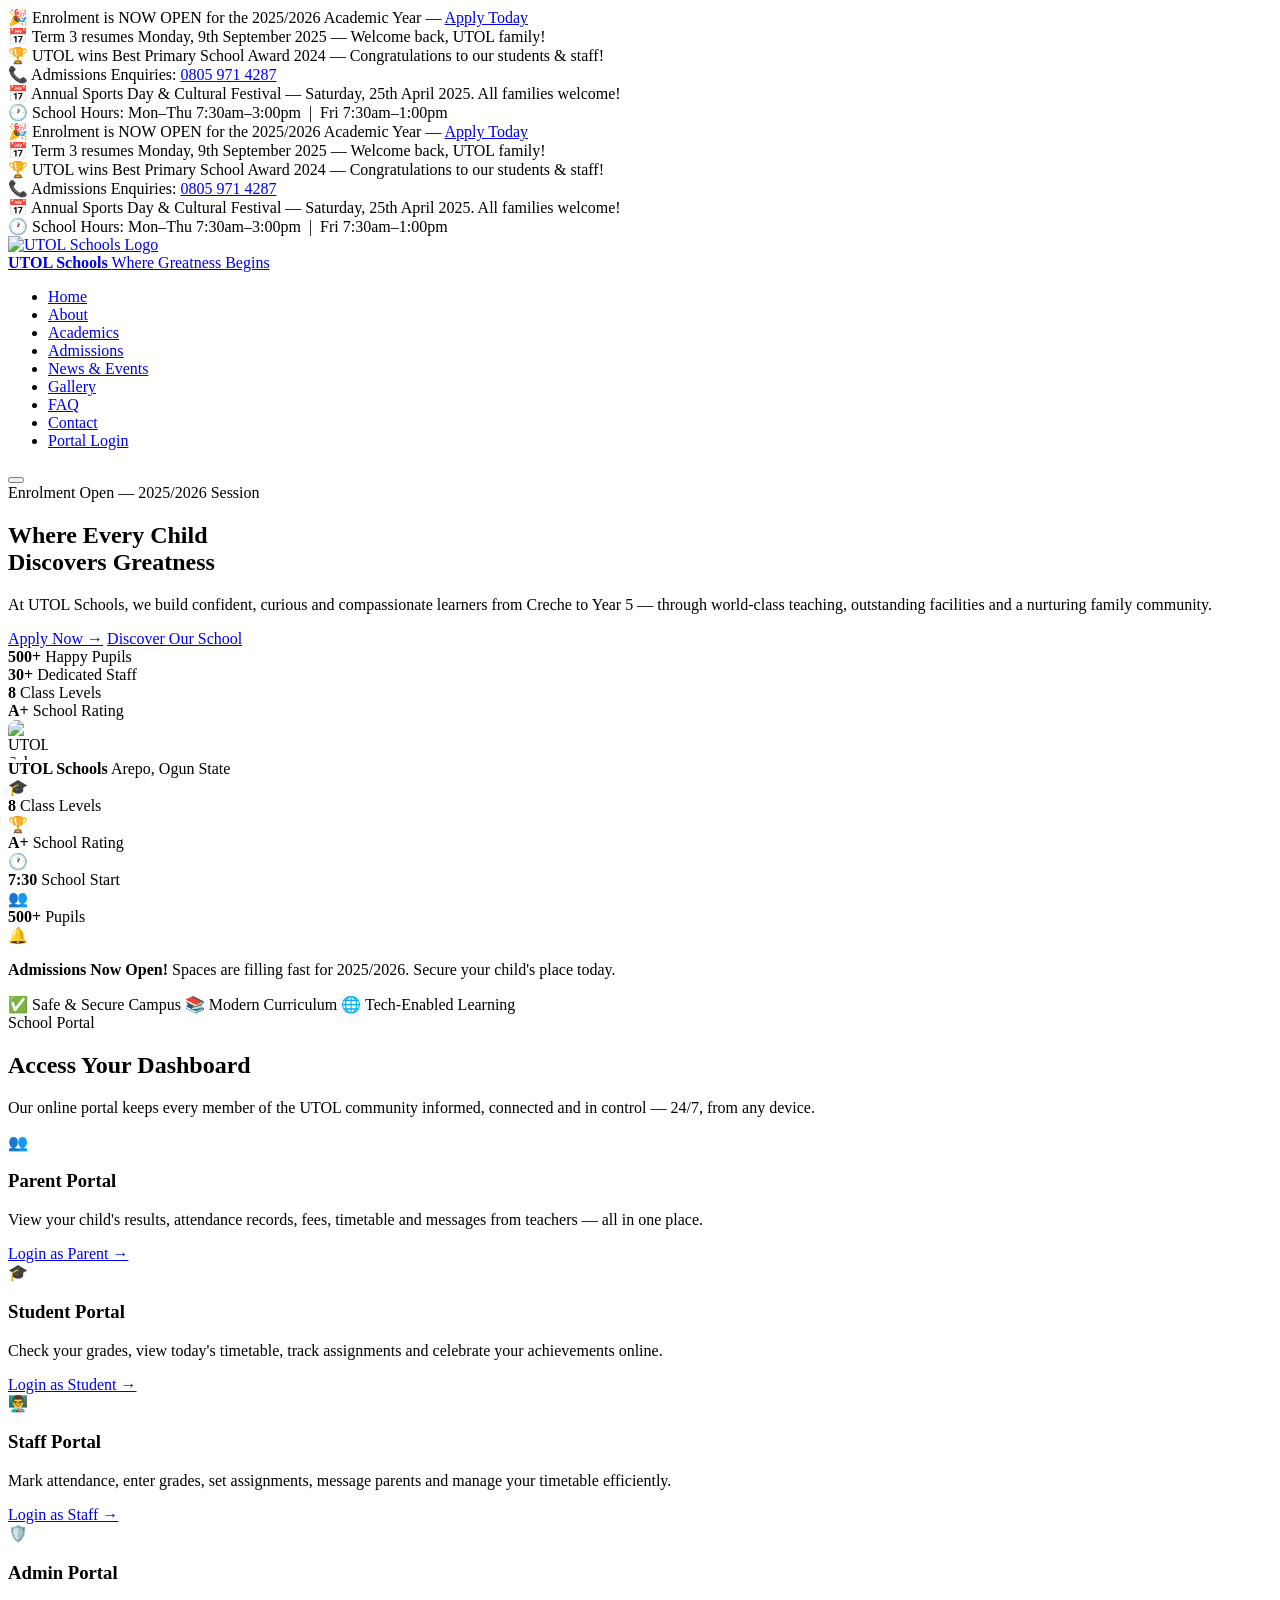
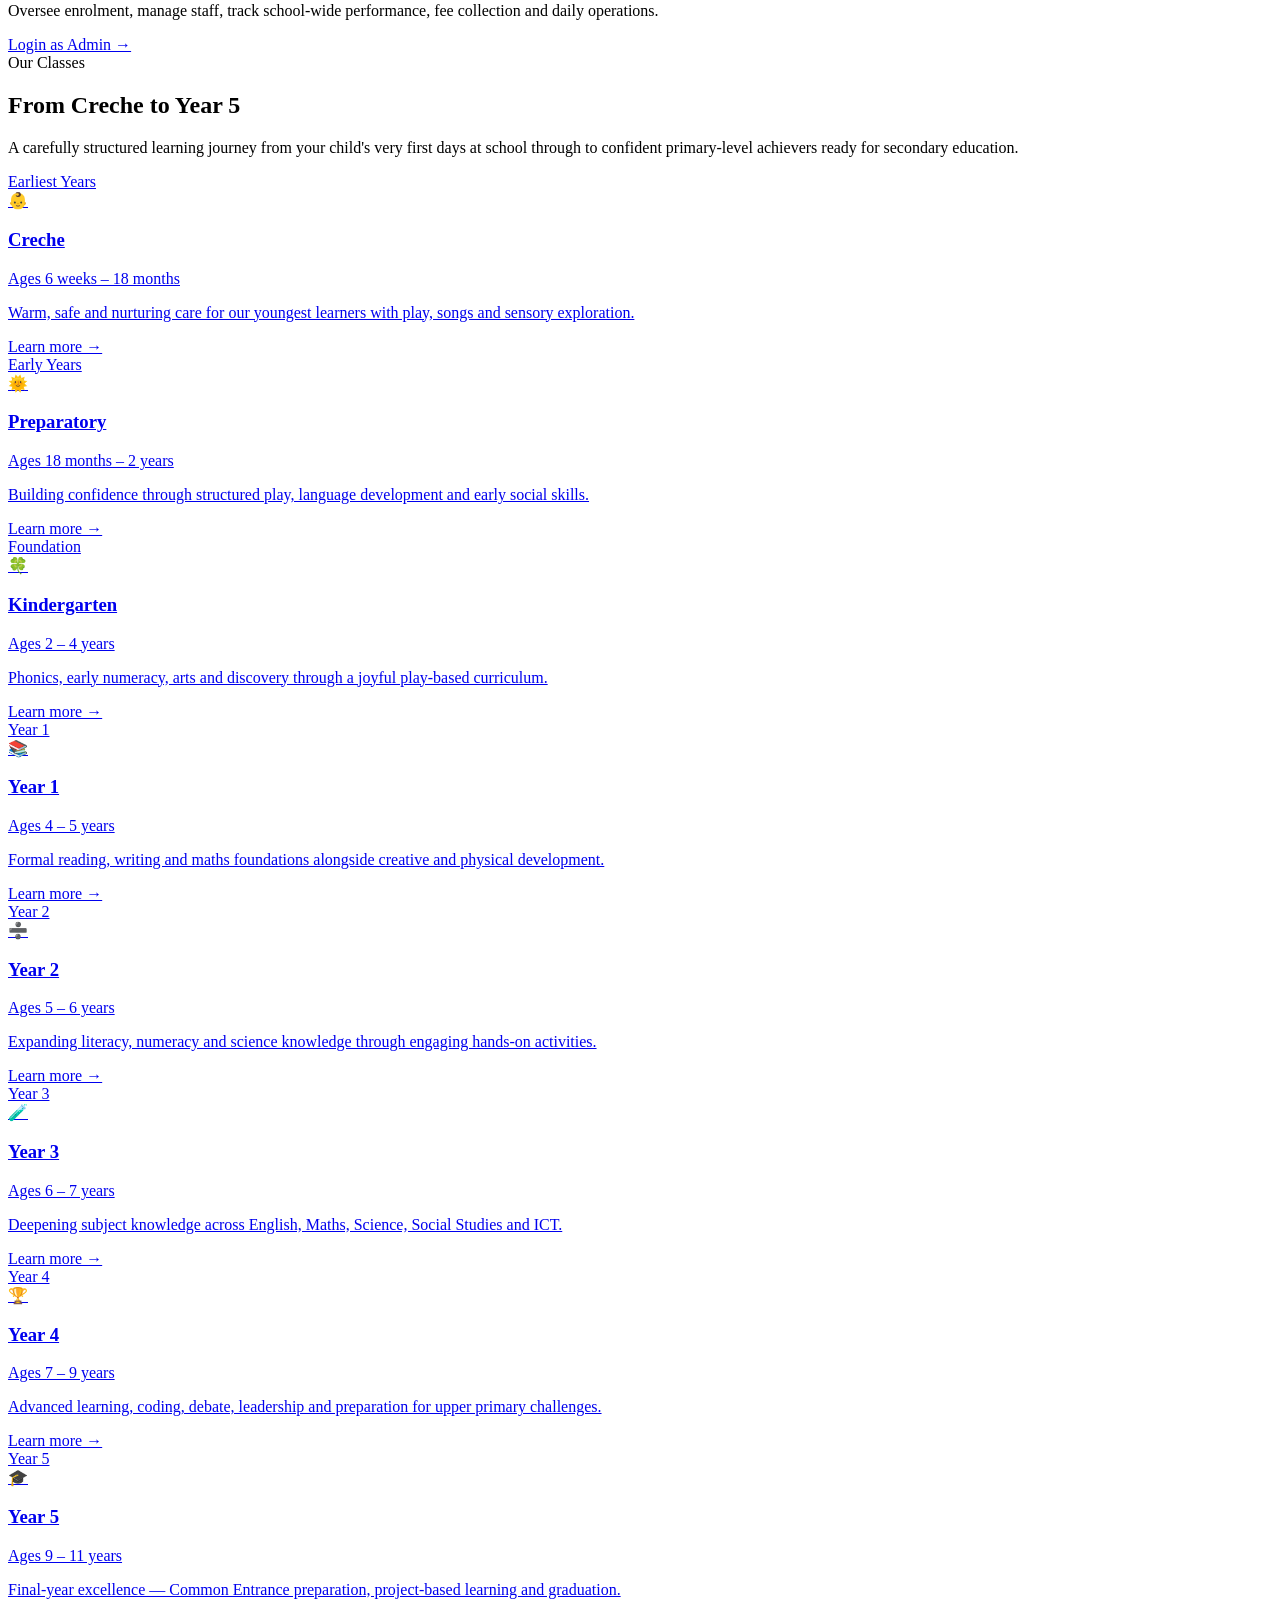
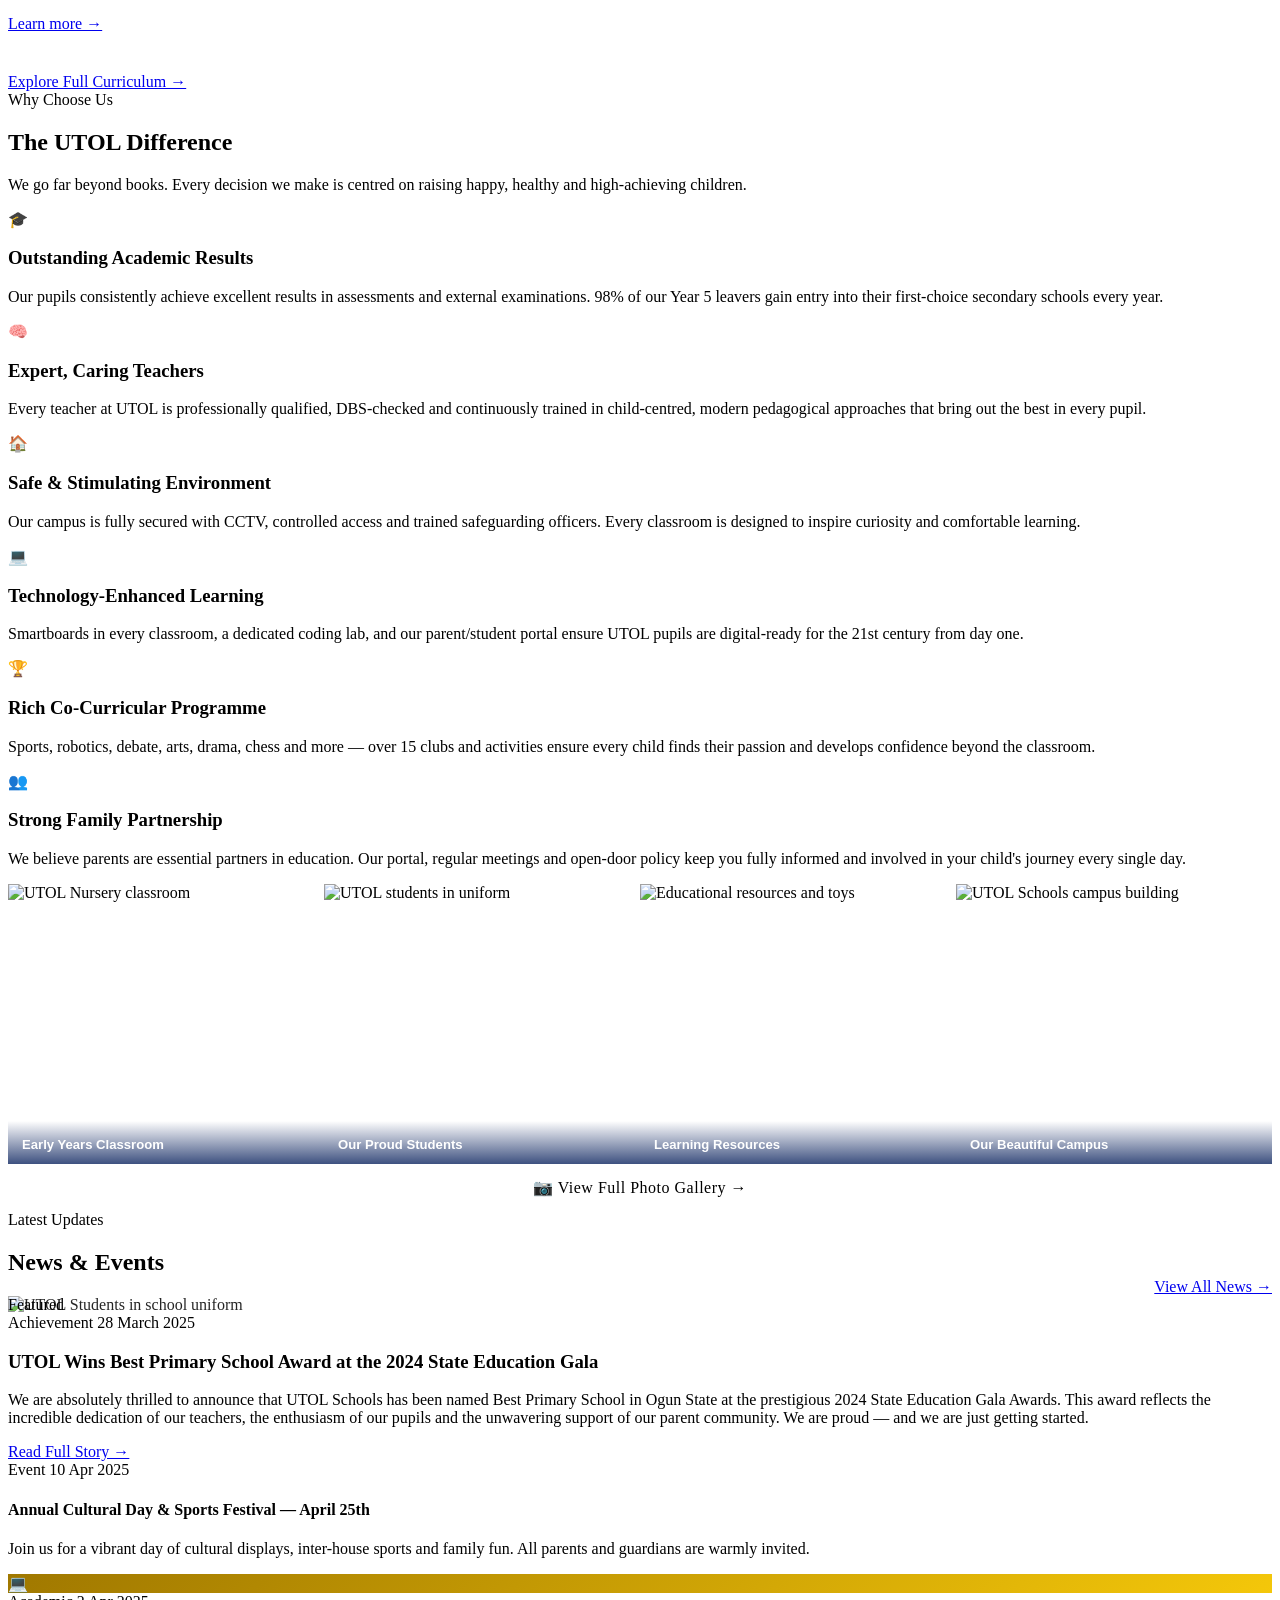
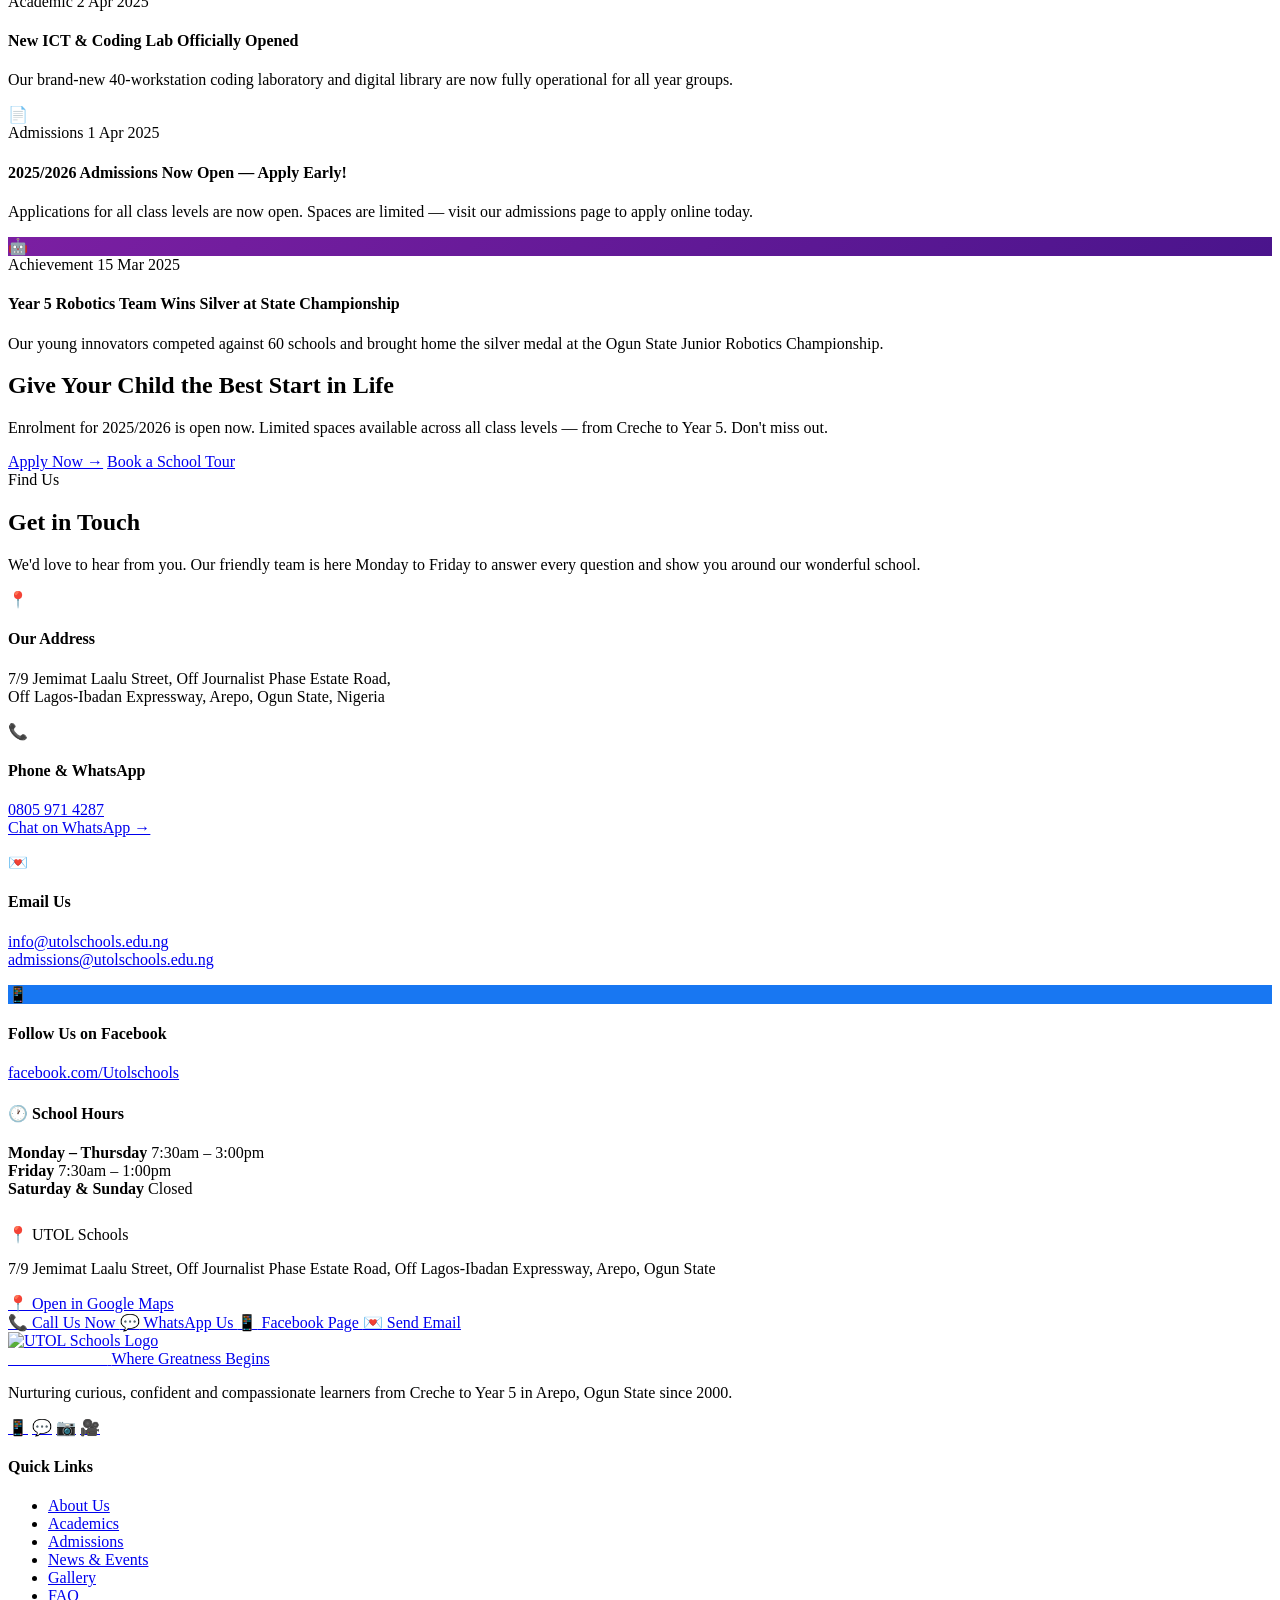
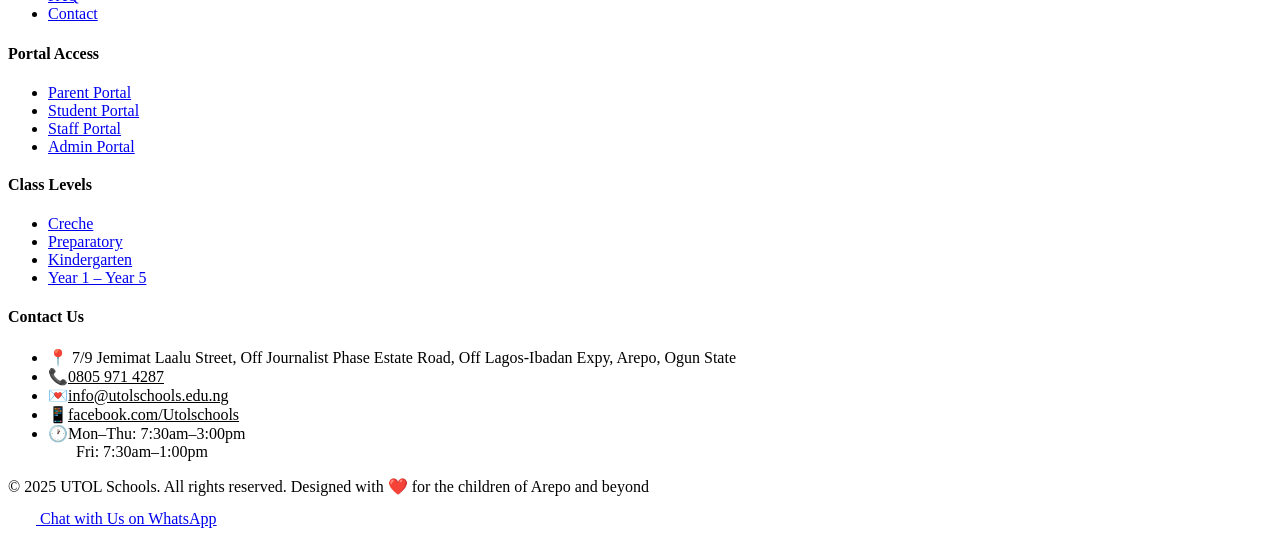
==== index.html @ bb559eba "Add files via upload" ====
<!DOCTYPE html>
<html lang="en">
<head>
  <meta charset="UTF-8" />
  <meta name="viewport" content="width=device-width, initial-scale=1.0" />
  <title>UTOL Schools – Where Every Child Discovers Greatness</title>
  <meta name="description" content="UTOL Schools – A premier primary school in Arepo, Ogun State. Enrolment open for Creche through Year 5. Call 0805 971 4287." />
  <meta property="og:title" content="UTOL Schools – Where Every Child Discovers Greatness" />
  <meta property="og:description" content="Nurturing young minds from Creche to Year 5 in Arepo, Ogun State. Apply for 2025/2026 today." />
  <link rel="stylesheet" href="css/style.css" />
</head>
<body>

<!-- ================================================
  1. ANNOUNCEMENT BAR
================================================ -->
<div class="announcement-bar" role="marquee" aria-label="School announcements">
  <div class="announcement-track">
    <!-- Set repeated twice for seamless infinite scroll -->
    <div class="announcement-item"><span class="ann-dot"></span>&#127881; Enrolment is NOW OPEN for the 2025/2026 Academic Year — <a href="admissions.html">Apply Today</a></div>
    <div class="announcement-item"><span class="ann-dot"></span>&#128197; Term 3 resumes Monday, 9th September 2025 — Welcome back, UTOL family!</div>
    <div class="announcement-item"><span class="ann-dot"></span>&#127942; UTOL wins Best Primary School Award 2024 — Congratulations to our students &amp; staff!</div>
    <div class="announcement-item"><span class="ann-dot"></span>&#128222; Admissions Enquiries: <a href="tel:08059714287">0805 971 4287</a></div>
    <div class="announcement-item"><span class="ann-dot"></span>&#128197; Annual Sports Day &amp; Cultural Festival — Saturday, 25th April 2025. All families welcome!</div>
    <div class="announcement-item"><span class="ann-dot"></span>&#128336; School Hours: Mon–Thu 7:30am–3:00pm &nbsp;|&nbsp; Fri 7:30am–1:00pm</div>
    <!-- Duplicate for seamless loop -->
    <div class="announcement-item"><span class="ann-dot"></span>&#127881; Enrolment is NOW OPEN for the 2025/2026 Academic Year — <a href="admissions.html">Apply Today</a></div>
    <div class="announcement-item"><span class="ann-dot"></span>&#128197; Term 3 resumes Monday, 9th September 2025 — Welcome back, UTOL family!</div>
    <div class="announcement-item"><span class="ann-dot"></span>&#127942; UTOL wins Best Primary School Award 2024 — Congratulations to our students &amp; staff!</div>
    <div class="announcement-item"><span class="ann-dot"></span>&#128222; Admissions Enquiries: <a href="tel:08059714287">0805 971 4287</a></div>
    <div class="announcement-item"><span class="ann-dot"></span>&#128197; Annual Sports Day &amp; Cultural Festival — Saturday, 25th April 2025. All families welcome!</div>
    <div class="announcement-item"><span class="ann-dot"></span>&#128336; School Hours: Mon–Thu 7:30am–3:00pm &nbsp;|&nbsp; Fri 7:30am–1:00pm</div>
  </div>
</div>

<!-- ================================================
  2. STICKY NAVBAR
================================================ -->
<nav class="navbar" id="navbar">
  <div class="nav-container">
    <!-- Logo -->
    <a href="index.html" class="nav-logo" aria-label="UTOL Schools home">
      <div class="nav-logo-icon"><img src="images/logo.jpeg" alt="UTOL Schools Logo" /></div>
      <div class="nav-logo-text">
        <strong>UTOL Schools</strong>
        <span>Where Greatness Begins</span>
      </div>
    </a>

    <!-- Links -->
    <ul class="nav-links" id="navLinks" role="menubar">
      <li role="none"><a href="index.html"      class="active" role="menuitem">Home</a></li>
      <li role="none"><a href="about.html"               role="menuitem">About</a></li>
      <li role="none"><a href="academics.html"           role="menuitem">Academics</a></li>
      <li role="none"><a href="admissions.html"          role="menuitem">Admissions</a></li>
      <li role="none"><a href="news.html"                role="menuitem">News &amp; Events</a></li>
      <li role="none"><a href="gallery.html"             role="menuitem">Gallery</a></li>
      <li role="none"><a href="faq.html"                 role="menuitem">FAQ</a></li>
      <li role="none"><a href="contact.html"             role="menuitem">Contact</a></li>
      <li role="none"><a href="portal/login.html" class="nav-portal-btn" role="menuitem">Portal Login</a></li>
    </ul>

    <!-- Hamburger -->
    <button class="nav-hamburger" id="hamburger" aria-label="Toggle navigation menu" aria-expanded="false">
      <span></span><span></span><span></span>
    </button>
  </div>
</nav>

<!-- ================================================
  3. HERO SECTION
================================================ -->
<section class="hero-v2" id="home">
  <!-- Decorative blobs -->
  <div class="hero-blob hb1" aria-hidden="true"></div>
  <div class="hero-blob hb2" aria-hidden="true"></div>
  <div class="hero-blob hb3" aria-hidden="true"></div>

  <div class="container">
    <div class="hero-v2-content">

      <!-- Left: Text -->
      <div class="hero-v2-left">
        <div class="hero-v2-pill">
          <span class="pulse-dot"></span>
          Enrolment Open &mdash; 2025/2026 Session
        </div>

        <h1>Where Every Child<br><span class="highlight">Discovers Greatness</span></h1>

        <p class="hero-desc">
          At UTOL Schools, we build confident, curious and compassionate learners from Creche to Year 5 — through world-class teaching, outstanding facilities and a nurturing family community.
        </p>

        <div class="hero-v2-cta">
          <a href="admissions.html" class="btn btn-primary">Apply Now &rarr;</a>
          <a href="about.html" class="btn btn-outline">Discover Our School</a>
        </div>

        <div class="hero-v2-stats">
          <div class="hero-v2-stat">
            <strong class="counter-val" data-target="500">500+</strong>
            <span>Happy Pupils</span>
          </div>
          <div class="hero-v2-stat">
            <strong class="counter-val" data-target="30">30+</strong>
            <span>Dedicated Staff</span>
          </div>
          <div class="hero-v2-stat">
            <strong class="counter-val" data-target="8">8</strong>
            <span>Class Levels</span>
          </div>
          <div class="hero-v2-stat">
            <strong>A+</strong>
            <span>School Rating</span>
          </div>
        </div>
      </div>

      <!-- Right: Info Panel -->
      <div class="hero-v2-visual">
        <div class="hero-panel">
          <div class="hero-panel-header">
            <div class="hero-panel-logo" style="overflow:hidden;border-radius:8px;width:40px;height:40px;flex-shrink:0;"><img src="images/logo.jpeg" alt="UTOL Schools Logo" style="width:100%;height:100%;object-fit:cover;display:block;" /></div>
            <div>
              <strong>UTOL Schools</strong>
              <span>Arepo, Ogun State</span>
            </div>
          </div>

          <div class="hero-mini-stats">
            <div class="hms-card">
              <div class="hms-icon">&#127891;</div>
              <strong>8</strong>
              <span>Class Levels</span>
            </div>
            <div class="hms-card">
              <div class="hms-icon">&#127942;</div>
              <strong>A+</strong>
              <span>School Rating</span>
            </div>
            <div class="hms-card">
              <div class="hms-icon">&#128336;</div>
              <strong>7:30</strong>
              <span>School Start</span>
            </div>
            <div class="hms-card">
              <div class="hms-icon">&#128101;</div>
              <strong>500+</strong>
              <span>Pupils</span>
            </div>
          </div>

          <div class="hero-notice">
            <span class="hn-icon">&#128276;</span>
            <p><strong>Admissions Now Open!</strong> Spaces are filling fast for 2025/2026. Secure your child's place today.</p>
          </div>

          <div class="hero-badges">
            <span class="hero-badge">&#9989; Safe &amp; Secure Campus</span>
            <span class="hero-badge">&#128218; Modern Curriculum</span>
            <span class="hero-badge">&#127760; Tech-Enabled Learning</span>
          </div>
        </div>
      </div>

    </div><!-- .hero-v2-content -->
  </div>
</section>

<!-- ================================================
  4. PORTAL ACCESS CARDS
================================================ -->
<section class="portal-access" id="portal">
  <div class="container">
    <div class="text-center">
      <span class="section-tag">School Portal</span>
      <h2 class="section-title">Access Your Dashboard</h2>
      <p class="section-subtitle">Our online portal keeps every member of the UTOL community informed, connected and in control — 24/7, from any device.</p>
    </div>

    <div class="portal-cards-grid">

      <!-- Parent -->
      <div class="portal-card pc-parent">
        <div class="portal-card-icon">&#128101;</div>
        <h3>Parent Portal</h3>
        <p>View your child's results, attendance records, fees, timetable and messages from teachers — all in one place.</p>
        <a href="portal/login.html?role=parent" class="portal-card-btn">Login as Parent &rarr;</a>
      </div>

      <!-- Student -->
      <div class="portal-card pc-student">
        <div class="portal-card-icon">&#127891;</div>
        <h3>Student Portal</h3>
        <p>Check your grades, view today's timetable, track assignments and celebrate your achievements online.</p>
        <a href="portal/login.html?role=student" class="portal-card-btn">Login as Student &rarr;</a>
      </div>

      <!-- Staff -->
      <div class="portal-card pc-staff">
        <div class="portal-card-icon">&#128104;&#8205;&#127979;</div>
        <h3>Staff Portal</h3>
        <p>Mark attendance, enter grades, set assignments, message parents and manage your timetable efficiently.</p>
        <a href="portal/login.html?role=staff" class="portal-card-btn">Login as Staff &rarr;</a>
      </div>

      <!-- Admin -->
      <div class="portal-card pc-admin">
        <div class="portal-card-icon">&#128737;&#65039;</div>
        <h3>Admin Portal</h3>
        <p>Oversee enrolment, manage staff, track school-wide performance, fee collection and daily operations.</p>
        <a href="portal/login.html?role=admin" class="portal-card-btn">Login as Admin &rarr;</a>
      </div>

    </div>
  </div>
</section>

<!-- ================================================
  5. CLASS LEVELS
================================================ -->
<section class="class-levels" id="classes">
  <div class="container">
    <div class="text-center">
      <span class="section-tag">Our Classes</span>
      <h2 class="section-title">From Creche to Year 5</h2>
      <p class="section-subtitle">A carefully structured learning journey from your child's very first days at school through to confident primary-level achievers ready for secondary education.</p>
    </div>

    <div class="class-levels-grid">

      <!-- Creche -->
      <a href="academics.html#creche" class="class-card cc-creche">
        <div class="class-card-deco"></div>
        <span class="class-level-tag">Earliest Years</span>
        <div class="class-icon">&#128118;</div>
        <h3>Creche</h3>
        <p class="class-age">Ages 6 weeks – 18 months</p>
        <p class="class-desc">Warm, safe and nurturing care for our youngest learners with play, songs and sensory exploration.</p>
        <span class="class-arrow">Learn more &rarr;</span>
      </a>

      <!-- Prep -->
      <a href="academics.html#prep" class="class-card cc-prep">
        <div class="class-card-deco"></div>
        <span class="class-level-tag">Early Years</span>
        <div class="class-icon">&#127774;</div>
        <h3>Preparatory</h3>
        <p class="class-age">Ages 18 months – 2 years</p>
        <p class="class-desc">Building confidence through structured play, language development and early social skills.</p>
        <span class="class-arrow">Learn more &rarr;</span>
      </a>

      <!-- KG -->
      <a href="academics.html#kg" class="class-card cc-kg">
        <div class="class-card-deco"></div>
        <span class="class-level-tag">Foundation</span>
        <div class="class-icon">&#127808;</div>
        <h3>Kindergarten</h3>
        <p class="class-age">Ages 2 – 4 years</p>
        <p class="class-desc">Phonics, early numeracy, arts and discovery through a joyful play-based curriculum.</p>
        <span class="class-arrow">Learn more &rarr;</span>
      </a>

      <!-- Year 1 -->
      <a href="academics.html#y1" class="class-card cc-y1">
        <div class="class-card-deco"></div>
        <span class="class-level-tag">Year 1</span>
        <div class="class-icon">&#128218;</div>
        <h3>Year 1</h3>
        <p class="class-age">Ages 4 – 5 years</p>
        <p class="class-desc">Formal reading, writing and maths foundations alongside creative and physical development.</p>
        <span class="class-arrow">Learn more &rarr;</span>
      </a>

      <!-- Year 2 -->
      <a href="academics.html#y2" class="class-card cc-y2">
        <div class="class-card-deco"></div>
        <span class="class-level-tag">Year 2</span>
        <div class="class-icon">&#10135;&#65039;</div>
        <h3>Year 2</h3>
        <p class="class-age">Ages 5 – 6 years</p>
        <p class="class-desc">Expanding literacy, numeracy and science knowledge through engaging hands-on activities.</p>
        <span class="class-arrow">Learn more &rarr;</span>
      </a>

      <!-- Year 3 -->
      <a href="academics.html#y3" class="class-card cc-y3">
        <div class="class-card-deco"></div>
        <span class="class-level-tag">Year 3</span>
        <div class="class-icon">&#129514;</div>
        <h3>Year 3</h3>
        <p class="class-age">Ages 6 – 7 years</p>
        <p class="class-desc">Deepening subject knowledge across English, Maths, Science, Social Studies and ICT.</p>
        <span class="class-arrow">Learn more &rarr;</span>
      </a>

      <!-- Year 4 -->
      <a href="academics.html#y4" class="class-card cc-y4">
        <div class="class-card-deco"></div>
        <span class="class-level-tag">Year 4</span>
        <div class="class-icon">&#127942;</div>
        <h3>Year 4</h3>
        <p class="class-age">Ages 7 – 9 years</p>
        <p class="class-desc">Advanced learning, coding, debate, leadership and preparation for upper primary challenges.</p>
        <span class="class-arrow">Learn more &rarr;</span>
      </a>

      <!-- Year 5 -->
      <a href="academics.html#y5" class="class-card cc-y5">
        <div class="class-card-deco"></div>
        <span class="class-level-tag">Year 5</span>
        <div class="class-icon">&#127891;</div>
        <h3>Year 5</h3>
        <p class="class-age">Ages 9 – 11 years</p>
        <p class="class-desc">Final-year excellence — Common Entrance preparation, project-based learning and graduation.</p>
        <span class="class-arrow">Learn more &rarr;</span>
      </a>

    </div>

    <div class="text-center" style="margin-top:40px;">
      <a href="academics.html" class="btn btn-navy">Explore Full Curriculum &rarr;</a>
    </div>
  </div>
</section>

<!-- ================================================
  6. WHY UTOL
================================================ -->
<section class="why-utol" id="why-utol">
  <div class="container">
    <div class="text-center">
      <span class="section-tag">Why Choose Us</span>
      <h2 class="section-title">The UTOL Difference</h2>
      <p class="section-subtitle">We go far beyond books. Every decision we make is centred on raising happy, healthy and high-achieving children.</p>
    </div>

    <div class="why-grid">

      <div class="why-card">
        <div class="why-icon wi-1">&#127891;</div>
        <h3>Outstanding Academic Results</h3>
        <p>Our pupils consistently achieve excellent results in assessments and external examinations. 98% of our Year 5 leavers gain entry into their first-choice secondary schools every year.</p>
      </div>

      <div class="why-card">
        <div class="why-icon wi-2">&#129504;</div>
        <h3>Expert, Caring Teachers</h3>
        <p>Every teacher at UTOL is professionally qualified, DBS-checked and continuously trained in child-centred, modern pedagogical approaches that bring out the best in every pupil.</p>
      </div>

      <div class="why-card">
        <div class="why-icon wi-3">&#127968;</div>
        <h3>Safe &amp; Stimulating Environment</h3>
        <p>Our campus is fully secured with CCTV, controlled access and trained safeguarding officers. Every classroom is designed to inspire curiosity and comfortable learning.</p>
      </div>

      <div class="why-card">
        <div class="why-icon wi-4">&#128187;</div>
        <h3>Technology-Enhanced Learning</h3>
        <p>Smartboards in every classroom, a dedicated coding lab, and our parent/student portal ensure UTOL pupils are digital-ready for the 21st century from day one.</p>
      </div>

      <div class="why-card">
        <div class="why-icon wi-5">&#127942;</div>
        <h3>Rich Co-Curricular Programme</h3>
        <p>Sports, robotics, debate, arts, drama, chess and more — over 15 clubs and activities ensure every child finds their passion and develops confidence beyond the classroom.</p>
      </div>

      <div class="why-card">
        <div class="why-icon wi-6">&#128101;</div>
        <h3>Strong Family Partnership</h3>
        <p>We believe parents are essential partners in education. Our portal, regular meetings and open-door policy keep you fully informed and involved in your child's journey every single day.</p>
      </div>

    </div>
  </div>
</section>

<!-- ================================================
  6b. SCHOOL LIFE PHOTO STRIP
================================================ -->
<section style="padding:0 0 0;background:#fff;">
  <div style="display:grid;grid-template-columns:repeat(4,1fr);gap:0;max-height:280px;overflow:hidden;">
    <div style="overflow:hidden;position:relative;">
      <img src="images/gallery1.jpeg" alt="UTOL Nursery classroom" style="width:100%;height:280px;object-fit:cover;display:block;transition:transform 0.4s;" onmouseover="this.style.transform='scale(1.05)'" onmouseout="this.style.transform='scale(1)'" />
      <div style="position:absolute;bottom:0;left:0;right:0;background:linear-gradient(transparent,rgba(13,37,96,0.8));padding:16px 14px 12px;color:#fff;font-family:'Nunito',sans-serif;font-size:0.82rem;font-weight:700;">Early Years Classroom</div>
    </div>
    <div style="overflow:hidden;position:relative;">
      <img src="images/gallery2.jpeg" alt="UTOL students in uniform" style="width:100%;height:280px;object-fit:cover;display:block;transition:transform 0.4s;" onmouseover="this.style.transform='scale(1.05)'" onmouseout="this.style.transform='scale(1)'" />
      <div style="position:absolute;bottom:0;left:0;right:0;background:linear-gradient(transparent,rgba(13,37,96,0.8));padding:16px 14px 12px;color:#fff;font-family:'Nunito',sans-serif;font-size:0.82rem;font-weight:700;">Our Proud Students</div>
    </div>
    <div style="overflow:hidden;position:relative;">
      <img src="images/gallery3.jpeg" alt="Educational resources and toys" style="width:100%;height:280px;object-fit:cover;display:block;transition:transform 0.4s;" onmouseover="this.style.transform='scale(1.05)'" onmouseout="this.style.transform='scale(1)'" />
      <div style="position:absolute;bottom:0;left:0;right:0;background:linear-gradient(transparent,rgba(13,37,96,0.8));padding:16px 14px 12px;color:#fff;font-family:'Nunito',sans-serif;font-size:0.82rem;font-weight:700;">Learning Resources</div>
    </div>
    <div style="overflow:hidden;position:relative;">
      <img src="images/gallery4.jpeg" alt="UTOL Schools campus building" style="width:100%;height:280px;object-fit:cover;display:block;transition:transform 0.4s;" onmouseover="this.style.transform='scale(1.05)'" onmouseout="this.style.transform='scale(1)'" />
      <div style="position:absolute;bottom:0;left:0;right:0;background:linear-gradient(transparent,rgba(13,37,96,0.8));padding:16px 14px 12px;color:#fff;font-family:'Nunito',sans-serif;font-size:0.82rem;font-weight:700;">Our Beautiful Campus</div>
    </div>
  </div>
  <div style="text-align:center;padding:14px;background:var(--navy);">
    <a href="gallery.html" style="color:var(--yellow);font-family:'Fredoka One',cursive;font-size:1rem;text-decoration:none;letter-spacing:0.5px;">&#128247; View Full Photo Gallery &rarr;</a>
  </div>
</section>

<!-- ================================================
  7. NEWS & UPDATES
================================================ -->
<section class="home-news" id="news">
  <div class="container">
    <div style="display:flex;justify-content:space-between;align-items:flex-end;flex-wrap:wrap;gap:16px;">
      <div>
        <span class="section-tag">Latest Updates</span>
        <h2 class="section-title">News &amp; Events</h2>
      </div>
      <a href="news.html" class="btn btn-navy">View All News &rarr;</a>
    </div>

    <div class="home-news-grid">

      <!-- Main featured article -->
      <article class="news-main-card">
        <div class="news-main-img" style="background:linear-gradient(135deg,var(--navy) 0%,#1a1aad 100%);overflow:hidden;position:relative;">
          <img src="images/gallery2.jpeg" alt="UTOL Students in school uniform" style="width:100%;height:100%;object-fit:cover;display:block;position:absolute;inset:0;opacity:0.85;" />
          <span class="news-img-badge" style="position:relative;z-index:1;">Featured</span>
        </div>
        <div class="news-main-body">
          <div class="news-meta">
            <span class="news-tag">Achievement</span>
            <span class="news-date">28 March 2025</span>
          </div>
          <h3>UTOL Wins Best Primary School Award at the 2024 State Education Gala</h3>
          <p>We are absolutely thrilled to announce that UTOL Schools has been named Best Primary School in Ogun State at the prestigious 2024 State Education Gala Awards. This award reflects the incredible dedication of our teachers, the enthusiasm of our pupils and the unwavering support of our parent community. We are proud — and we are just getting started.</p>
          <a href="news.html" class="read-link">Read Full Story &rarr;</a>
        </div>
      </article>

      <!-- Side articles -->
      <div class="news-side-list">

        <article class="news-side-card">
          <div class="news-side-thumb" style="background:linear-gradient(135deg,#2E7D32,#1b5e20);overflow:hidden;position:relative;"><img src="images/gallery4.jpeg" alt="UTOL Schools campus" style="width:100%;height:100%;object-fit:cover;display:block;position:absolute;inset:0;opacity:0.9;" /></div>
          <div class="news-side-info">
            <div class="ns-meta">
              <span class="ns-tag">Event</span>
              <span>10 Apr 2025</span>
            </div>
            <h4>Annual Cultural Day &amp; Sports Festival &mdash; April 25th</h4>
            <p>Join us for a vibrant day of cultural displays, inter-house sports and family fun. All parents and guardians are warmly invited.</p>
          </div>
        </article>

        <article class="news-side-card">
          <div class="news-side-thumb" style="background:linear-gradient(135deg,#a07800,#F4C70A);">&#128187;</div>
          <div class="news-side-info">
            <div class="ns-meta">
              <span class="ns-tag">Academic</span>
              <span>2 Apr 2025</span>
            </div>
            <h4>New ICT &amp; Coding Lab Officially Opened</h4>
            <p>Our brand-new 40-workstation coding laboratory and digital library are now fully operational for all year groups.</p>
          </div>
        </article>

        <article class="news-side-card">
          <div class="news-side-thumb" style="background:linear-gradient(135deg,var(--navy),#1a1aad);">&#128196;</div>
          <div class="news-side-info">
            <div class="ns-meta">
              <span class="ns-tag">Admissions</span>
              <span>1 Apr 2025</span>
            </div>
            <h4>2025/2026 Admissions Now Open &mdash; Apply Early!</h4>
            <p>Applications for all class levels are now open. Spaces are limited — visit our admissions page to apply online today.</p>
          </div>
        </article>

        <article class="news-side-card">
          <div class="news-side-thumb" style="background:linear-gradient(135deg,#7b1fa2,#4a148c);">&#129302;</div>
          <div class="news-side-info">
            <div class="ns-meta">
              <span class="ns-tag">Achievement</span>
              <span>15 Mar 2025</span>
            </div>
            <h4>Year 5 Robotics Team Wins Silver at State Championship</h4>
            <p>Our young innovators competed against 60 schools and brought home the silver medal at the Ogun State Junior Robotics Championship.</p>
          </div>
        </article>

      </div>
    </div>
  </div>
</section>

<!-- ================================================
  8. CTA STRIP
================================================ -->
<section class="cta-strip" id="apply">
  <div class="container">
    <div class="cta-strip-inner">
      <div class="cta-strip-text">
        <h2>Give Your Child the Best Start in Life</h2>
        <p>Enrolment for 2025/2026 is open now. Limited spaces available across all class levels — from Creche to Year 5. Don't miss out.</p>
      </div>
      <div class="cta-strip-actions">
        <a href="admissions.html" class="btn btn-strip-primary">Apply Now &rarr;</a>
        <a href="contact.html"    class="btn btn-strip-outline">Book a School Tour</a>
      </div>
    </div>
  </div>
</section>

<!-- ================================================
  9. CONTACT SECTION
================================================ -->
<section class="home-contact" id="contact">
  <div class="container">
    <div class="text-center">
      <span class="section-tag">Find Us</span>
      <h2 class="section-title">Get in Touch</h2>
      <p class="section-subtitle">We'd love to hear from you. Our friendly team is here Monday to Friday to answer every question and show you around our wonderful school.</p>
    </div>

    <div class="home-contact-wrap">

      <!-- Left: Contact details -->
      <div class="contact-info-stack">

        <!-- Address -->
        <div class="cinfo-card">
          <div class="cinfo-icon">&#128205;</div>
          <div class="cinfo-body">
            <h4>Our Address</h4>
            <p>7/9 Jemimat Laalu Street, Off Journalist Phase Estate Road,<br>Off Lagos-Ibadan Expressway, Arepo, Ogun State, Nigeria</p>
          </div>
        </div>

        <!-- Phone -->
        <div class="cinfo-card">
          <div class="cinfo-icon">&#128222;</div>
          <div class="cinfo-body">
            <h4>Phone &amp; WhatsApp</h4>
            <p>
              <a href="tel:08059714287">0805 971 4287</a><br>
              <a href="https://wa.me/2348059714287?text=Hello%2C%20I%20have%20a%20question%20about%20admission%20at%20UTOL%20Schools." target="_blank" rel="noopener">Chat on WhatsApp &rarr;</a>
            </p>
          </div>
        </div>

        <!-- Email -->
        <div class="cinfo-card">
          <div class="cinfo-icon">&#128140;</div>
          <div class="cinfo-body">
            <h4>Email Us</h4>
            <p><a href="mailto:info@utolschools.edu.ng">info@utolschools.edu.ng</a><br>
            <a href="mailto:admissions@utolschools.edu.ng">admissions@utolschools.edu.ng</a></p>
          </div>
        </div>

        <!-- Facebook -->
        <div class="cinfo-card">
          <div class="cinfo-icon" style="background:#1877f2;">&#128241;</div>
          <div class="cinfo-body">
            <h4>Follow Us on Facebook</h4>
            <p><a href="https://facebook.com/Utolschools" target="_blank" rel="noopener">facebook.com/Utolschools</a></p>
          </div>
        </div>

        <!-- School Hours -->
        <div class="hours-panel">
          <h4>&#128336; School Hours</h4>
          <div class="hours-row">
            <strong>Monday &ndash; Thursday</strong>
            <span class="time-badge">7:30am &ndash; 3:00pm</span>
          </div>
          <div class="hours-row">
            <strong>Friday</strong>
            <span class="time-badge">7:30am &ndash; 1:00pm</span>
          </div>
          <div class="hours-row">
            <strong>Saturday &amp; Sunday</strong>
            <span class="time-badge">Closed</span>
          </div>
          <p style="font-size:0.78rem;color:rgba(255,255,255,0.5);margin-top:12px;margin-bottom:0;">Office hours: Mon&ndash;Fri 7:00am &ndash; 4:30pm</p>
        </div>

      </div>

      <!-- Right: Map + Quick Actions -->
      <div class="contact-map-side">

        <!-- Map placeholder -->
        <div class="map-box">
          <span class="map-pin">&#128205;</span>
          <span class="map-name">UTOL Schools</span>
          <p class="map-addr">7/9 Jemimat Laalu Street, Off Journalist Phase Estate Road, Off Lagos-Ibadan Expressway, Arepo, Ogun State</p>
          <a href="https://maps.google.com/?q=UTOL+Schools+Arepo+Ogun+State" target="_blank" rel="noopener" class="map-btn">
            &#128205; Open in Google Maps
          </a>
        </div>

        <!-- Quick action buttons -->
        <div class="contact-quick-actions">
          <a href="tel:08059714287" class="cqa-btn cqa-call">
            <span>&#128222;</span> Call Us Now
          </a>
          <a href="https://wa.me/2348059714287?text=Hello%2C%20I%20have%20a%20question%20about%20admission%20at%20UTOL%20Schools." target="_blank" rel="noopener" class="cqa-btn cqa-wa">
            <span>&#128172;</span> WhatsApp Us
          </a>
          <a href="https://facebook.com/Utolschools" target="_blank" rel="noopener" class="cqa-btn cqa-fb">
            <span>&#128241;</span> Facebook Page
          </a>
          <a href="mailto:info@utolschools.edu.ng" class="cqa-btn cqa-email">
            <span>&#128140;</span> Send Email
          </a>
        </div>

      </div>

    </div>
  </div>
</section>

<!-- ================================================
  10. FOOTER
================================================ -->
<footer class="footer">
  <div class="container">
    <div class="footer-grid">

      <!-- Brand -->
      <div class="footer-brand">
        <a href="index.html" class="nav-logo" style="margin-bottom:0;">
          <div class="nav-logo-icon"><img src="images/logo.jpeg" alt="UTOL Schools Logo" /></div>
          <div class="nav-logo-text">
            <strong style="color:#fff;">UTOL Schools</strong>
            <span>Where Greatness Begins</span>
          </div>
        </a>
        <p>Nurturing curious, confident and compassionate learners from Creche to Year 5 in Arepo, Ogun State since 2000.</p>
        <div class="footer-socials">
          <a href="https://facebook.com/Utolschools" target="_blank" rel="noopener" class="social-btn" aria-label="Facebook">&#128241;</a>
          <a href="https://wa.me/2348059714287?text=Hello%2C%20I%20have%20a%20question%20about%20admission%20at%20UTOL%20Schools." target="_blank" rel="noopener" class="social-btn" aria-label="WhatsApp">&#128172;</a>
          <a href="#" class="social-btn" aria-label="Instagram">&#128247;</a>
          <a href="#" class="social-btn" aria-label="YouTube">&#127909;</a>
        </div>
      </div>

      <!-- Quick Links -->
      <div class="footer-col">
        <h4>Quick Links</h4>
        <ul class="footer-links">
          <li><a href="about.html">About Us</a></li>
          <li><a href="academics.html">Academics</a></li>
          <li><a href="admissions.html">Admissions</a></li>
          <li><a href="news.html">News &amp; Events</a></li>
          <li><a href="gallery.html">Gallery</a></li>
          <li><a href="faq.html">FAQ</a></li>
          <li><a href="contact.html">Contact</a></li>
        </ul>
      </div>

      <!-- School Life -->
      <div class="footer-col">
        <h4>Portal Access</h4>
        <ul class="footer-links">
          <li><a href="portal/login.html?role=parent">Parent Portal</a></li>
          <li><a href="portal/login.html?role=student">Student Portal</a></li>
          <li><a href="portal/login.html?role=staff">Staff Portal</a></li>
          <li><a href="portal/login.html?role=admin">Admin Portal</a></li>
        </ul>
        <h4 style="margin-top:20px;">Class Levels</h4>
        <ul class="footer-links">
          <li><a href="academics.html#creche">Creche</a></li>
          <li><a href="academics.html#prep">Preparatory</a></li>
          <li><a href="academics.html#kg">Kindergarten</a></li>
          <li><a href="academics.html#y1">Year 1 &ndash; Year 5</a></li>
        </ul>
      </div>

      <!-- Contact -->
      <div class="footer-col">
        <h4>Contact Us</h4>
        <ul class="footer-contact">
          <li>
            <span class="ci">&#128205;</span>
            7/9 Jemimat Laalu Street, Off Journalist Phase Estate Road, Off Lagos-Ibadan Expy, Arepo, Ogun State
          </li>
          <li><span class="ci">&#128222;</span><a href="tel:08059714287" style="color:inherit;">0805 971 4287</a></li>
          <li><span class="ci">&#128140;</span><a href="mailto:info@utolschools.edu.ng" style="color:inherit;">info@utolschools.edu.ng</a></li>
          <li><span class="ci">&#128241;</span><a href="https://facebook.com/Utolschools" target="_blank" rel="noopener" style="color:inherit;">facebook.com/Utolschools</a></li>
          <li><span class="ci">&#128336;</span>Mon&ndash;Thu: 7:30am&ndash;3:00pm<br>&nbsp;&nbsp;&nbsp;&nbsp;&nbsp;&nbsp;&nbsp;Fri: 7:30am&ndash;1:00pm</li>
        </ul>
      </div>

    </div>

    <div class="footer-bottom">
      <span>&copy; 2025 UTOL Schools. All rights reserved.</span>
      <span>Designed with &#10084;&#65039; for the children of Arepo and beyond</span>
    </div>
  </div>
</footer>

<!-- ================================================
  FLOATING WHATSAPP BUTTON
================================================ -->
<a
  href="https://wa.me/2348059714287?text=Hello%2C%20I%20have%20a%20question%20about%20admission%20at%20UTOL%20Schools."
  class="whatsapp-fab"
  target="_blank"
  rel="noopener"
  aria-label="Chat with UTOL Schools on WhatsApp"
  title="Chat with us on WhatsApp"
>
  <span class="wa-icon">
    <svg width="28" height="28" viewBox="0 0 28 28" fill="none" xmlns="http://www.w3.org/2000/svg" aria-hidden="true">
      <path d="M14 0C6.268 0 0 6.268 0 14c0 2.467.638 4.784 1.755 6.793L0 28l7.415-1.727A13.94 13.94 0 0014 28c7.732 0 14-6.268 14-14S21.732 0 14 0z" fill="#fff" fill-opacity=".15"/>
      <path d="M20.52 17.48c-.31-.16-1.84-.91-2.12-1.01-.28-.1-.49-.16-.69.16-.2.31-.77.99-.95 1.19-.17.2-.35.22-.66.06-.31-.16-1.31-.48-2.49-1.54-.92-.82-1.54-1.84-1.72-2.15-.18-.31-.02-.48.13-.64.14-.14.31-.36.47-.54.16-.18.21-.31.32-.52.1-.2.05-.39-.02-.55-.07-.16-.69-1.66-.94-2.27-.25-.6-.5-.52-.69-.53-.18-.01-.39-.01-.6-.01s-.55.08-.83.39c-.28.31-1.08 1.06-1.08 2.57 0 1.51 1.1 2.97 1.25 3.17.16.2 2.16 3.3 5.24 4.63.73.32 1.3.51 1.75.65.73.23 1.4.2 1.93.12.59-.09 1.84-.75 2.1-1.48.26-.73.26-1.35.18-1.48-.08-.13-.28-.21-.59-.37z" fill="#fff"/>
    </svg>
  </span>
  <span class="wa-label">Chat with Us on WhatsApp</span>
</a>

<!-- ================================================
  SCRIPTS
================================================ -->
<script src="js/main.js"></script>
<script>
  // Portal card login role pass-through
  document.querySelectorAll('.portal-card-btn').forEach(btn => {
    btn.addEventListener('click', function(e) {
      // role is already encoded in the href query string
    });
  });

  // Login page role pre-selection from URL param
  // (handled in portal/login.html)
</script>

</body>
</html>
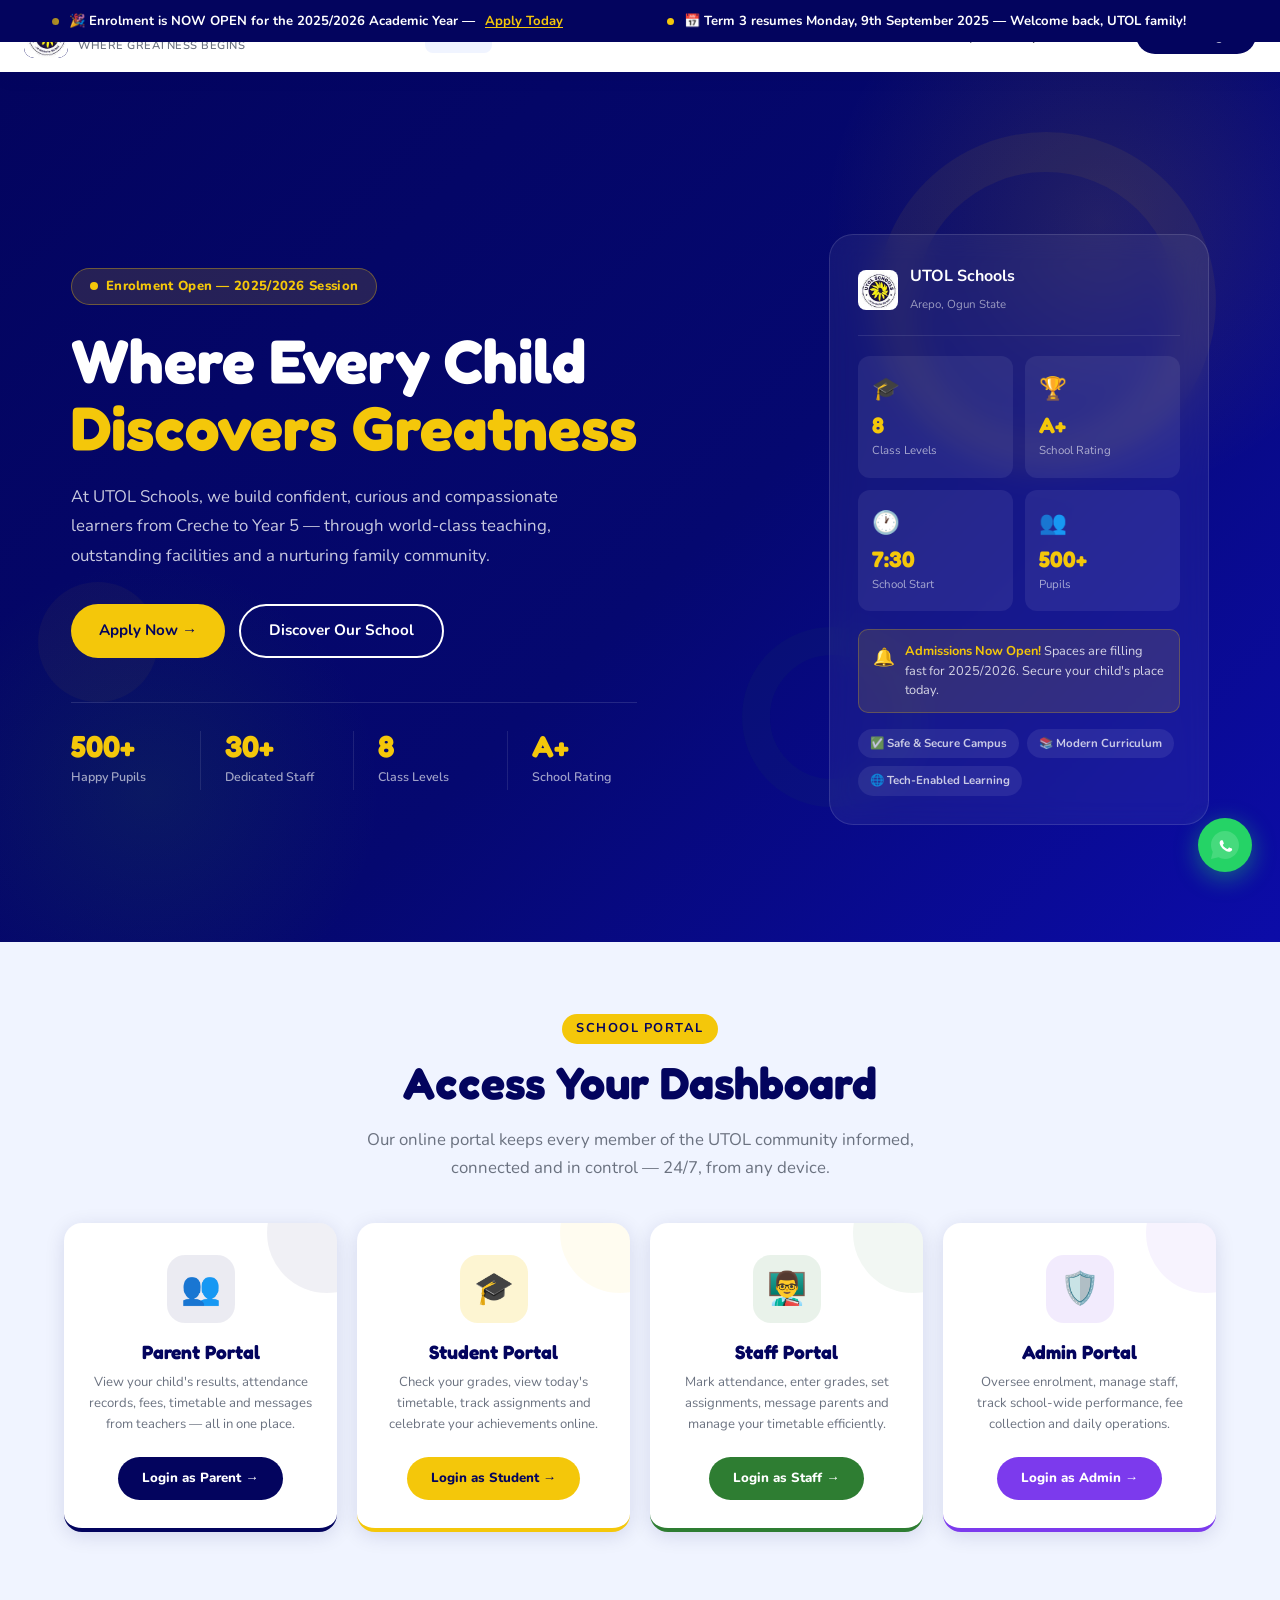
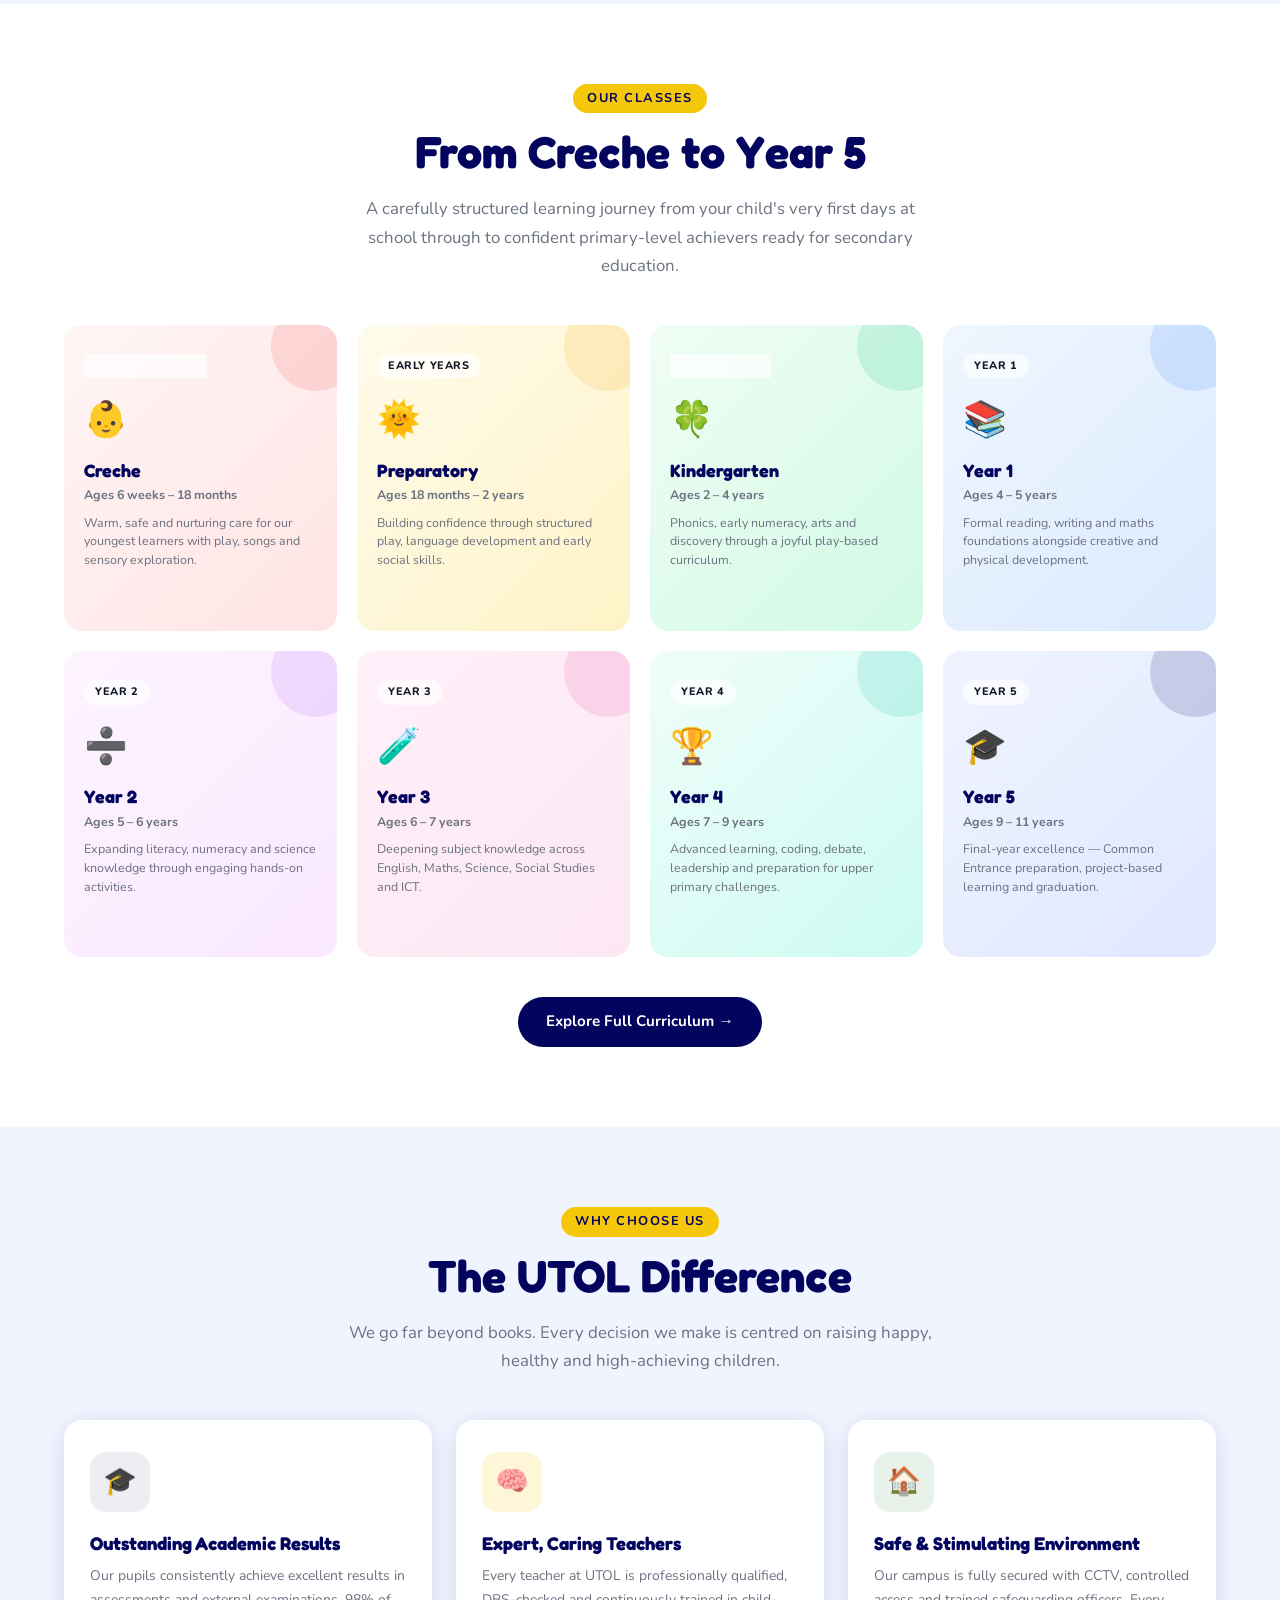
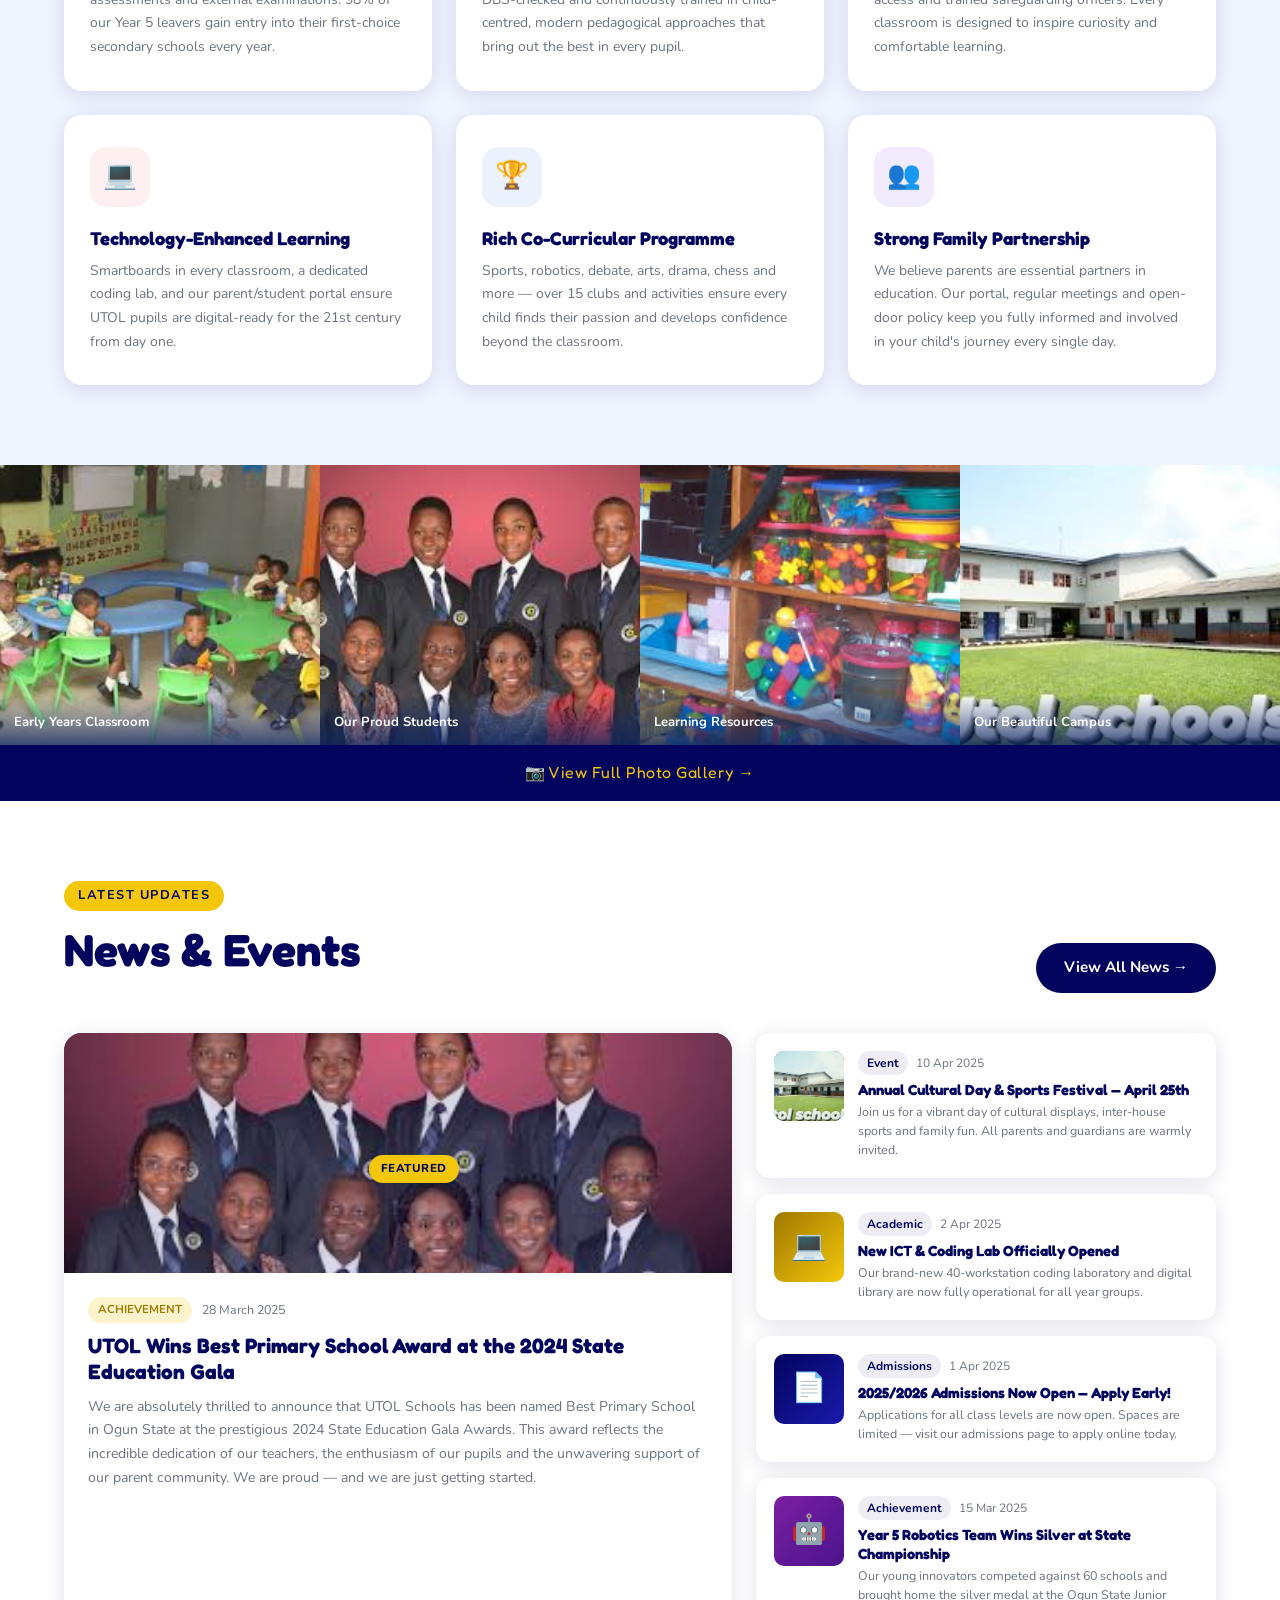
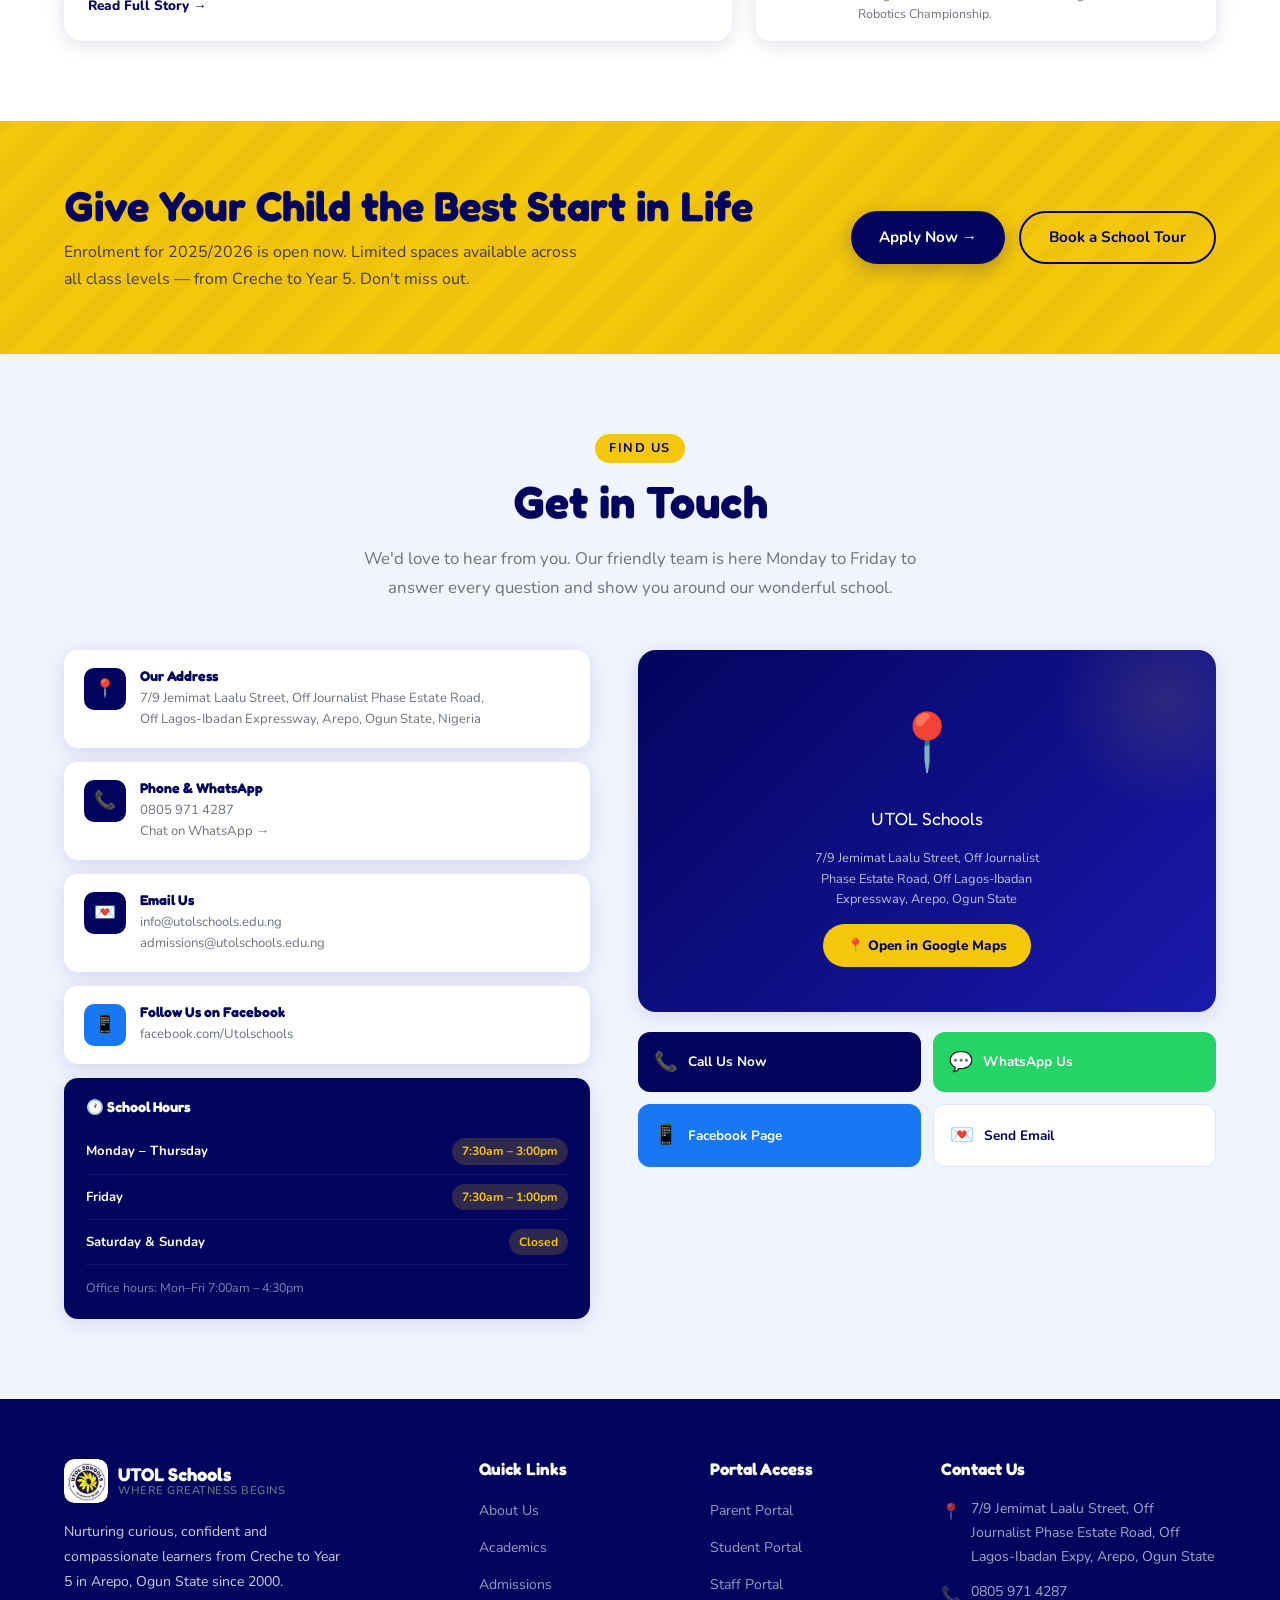
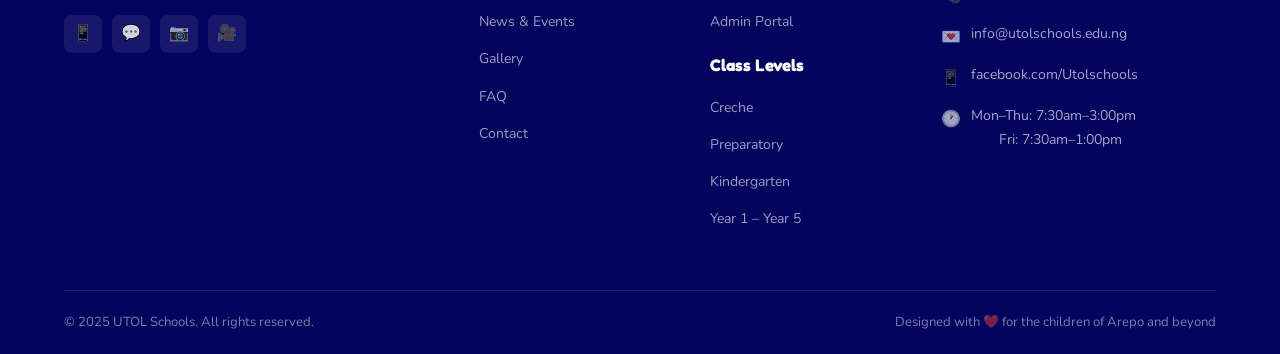
==== commit 1733de9f: "Add files via upload" ====
--- a/index.html
+++ b/index.html
@@ -57,7 +57,7 @@
       <li role="none"><a href="gallery.html"             role="menuitem">Gallery</a></li>
       <li role="none"><a href="faq.html"                 role="menuitem">FAQ</a></li>
       <li role="none"><a href="contact.html"             role="menuitem">Contact</a></li>
-      <li role="none"><a href="portal/login.html" class="nav-portal-btn" role="menuitem">Portal Login</a></li>
+      <li role="none"><a href="portal/login.html?portal=1" class="nav-portal-btn" role="menuitem">Portal Login</a></li>
     </ul>
 
     <!-- Hamburger -->
@@ -186,7 +186,7 @@
         <div class="portal-card-icon">&#128101;</div>
         <h3>Parent Portal</h3>
         <p>View your child's results, attendance records, fees, timetable and messages from teachers — all in one place.</p>
-        <a href="portal/login.html?role=parent" class="portal-card-btn">Login as Parent &rarr;</a>
+        <a href="portal/login.html?portal=1&role=parent" class="portal-card-btn">Login as Parent &rarr;</a>
       </div>
 
       <!-- Student -->
@@ -194,7 +194,7 @@
         <div class="portal-card-icon">&#127891;</div>
         <h3>Student Portal</h3>
         <p>Check your grades, view today's timetable, track assignments and celebrate your achievements online.</p>
-        <a href="portal/login.html?role=student" class="portal-card-btn">Login as Student &rarr;</a>
+        <a href="portal/login.html?portal=1&role=student" class="portal-card-btn">Login as Student &rarr;</a>
       </div>
 
       <!-- Staff -->
@@ -202,7 +202,7 @@
         <div class="portal-card-icon">&#128104;&#8205;&#127979;</div>
         <h3>Staff Portal</h3>
         <p>Mark attendance, enter grades, set assignments, message parents and manage your timetable efficiently.</p>
-        <a href="portal/login.html?role=staff" class="portal-card-btn">Login as Staff &rarr;</a>
+        <a href="portal/login.html?portal=1&role=staff" class="portal-card-btn">Login as Staff &rarr;</a>
       </div>
 
       <!-- Admin -->
@@ -210,7 +210,7 @@
         <div class="portal-card-icon">&#128737;&#65039;</div>
         <h3>Admin Portal</h3>
         <p>Oversee enrolment, manage staff, track school-wide performance, fee collection and daily operations.</p>
-        <a href="portal/login.html?role=admin" class="portal-card-btn">Login as Admin &rarr;</a>
+        <a href="portal/login.html?portal=1&role=admin" class="portal-card-btn">Login as Admin &rarr;</a>
       </div>
 
     </div>
@@ -666,10 +666,10 @@
       <div class="footer-col">
         <h4>Portal Access</h4>
         <ul class="footer-links">
-          <li><a href="portal/login.html?role=parent">Parent Portal</a></li>
-          <li><a href="portal/login.html?role=student">Student Portal</a></li>
-          <li><a href="portal/login.html?role=staff">Staff Portal</a></li>
-          <li><a href="portal/login.html?role=admin">Admin Portal</a></li>
+          <li><a href="portal/login.html?portal=1&role=parent">Parent Portal</a></li>
+          <li><a href="portal/login.html?portal=1&role=student">Student Portal</a></li>
+          <li><a href="portal/login.html?portal=1&role=staff">Staff Portal</a></li>
+          <li><a href="portal/login.html?portal=1&role=admin">Admin Portal</a></li>
         </ul>
         <h4 style="margin-top:20px;">Class Levels</h4>
         <ul class="footer-links">
--- a/css/style.css
+++ b/css/style.css
@@ -0,0 +1,2084 @@
+/* =============================================
+   UTOL Schools – Main Stylesheet
+   Colors: #03045e (Navy) | #F4C70A (Yellow) | #2E7D32 (Green)
+   Fonts: Fredoka One (headings) | Nunito (body)
+============================================= */
+
+@import url('https://fonts.googleapis.com/css2?family=Fredoka+One&family=Nunito:wght@400;500;600;700;800&display=swap');
+
+/* ---- CSS Variables ---- */
+:root {
+  --navy:   #03045e;
+  --yellow: #F4C70A;
+  --green:  #2E7D32;
+  --white:  #ffffff;
+  --light:  #f0f4ff;
+  --gray:   #6b7280;
+  --dark:   #111827;
+  --shadow: 0 4px 20px rgba(3, 4, 94, 0.12);
+  --radius: 12px;
+  --transition: 0.3s ease;
+}
+
+/* ---- Reset & Base ---- */
+*, *::before, *::after { box-sizing: border-box; margin: 0; padding: 0; }
+
+html { scroll-behavior: smooth; }
+
+body {
+  font-family: 'Nunito', sans-serif;
+  font-size: 16px;
+  line-height: 1.7;
+  color: var(--dark);
+  background: var(--white);
+}
+
+h1, h2, h3, h4, h5, h6 {
+  font-family: 'Fredoka One', cursive;
+  line-height: 1.2;
+  color: var(--navy);
+}
+
+a { text-decoration: none; color: inherit; transition: var(--transition); }
+img { max-width: 100%; display: block; }
+ul { list-style: none; }
+
+.container { max-width: 1200px; margin: 0 auto; padding: 0 24px; }
+.section-pad { padding: 80px 0; }
+.section-pad-sm { padding: 48px 0; }
+
+/* ---- Section Headings ---- */
+.section-tag {
+  display: inline-block;
+  background: var(--yellow);
+  color: var(--navy);
+  font-weight: 700;
+  font-size: 0.8rem;
+  letter-spacing: 1.5px;
+  text-transform: uppercase;
+  padding: 4px 14px;
+  border-radius: 20px;
+  margin-bottom: 12px;
+}
+
+.section-title {
+  font-size: clamp(1.8rem, 4vw, 2.8rem);
+  margin-bottom: 16px;
+}
+
+.section-subtitle {
+  font-size: 1.05rem;
+  color: var(--gray);
+  max-width: 600px;
+}
+
+.text-center { text-align: center; }
+.text-center .section-subtitle { margin: 0 auto; }
+
+/* ---- Buttons ---- */
+.btn {
+  display: inline-flex;
+  align-items: center;
+  gap: 8px;
+  padding: 12px 28px;
+  border-radius: 50px;
+  font-family: 'Nunito', sans-serif;
+  font-weight: 700;
+  font-size: 0.95rem;
+  cursor: pointer;
+  border: none;
+  transition: var(--transition);
+  white-space: nowrap;
+}
+
+.btn-primary {
+  background: var(--yellow);
+  color: var(--navy);
+}
+.btn-primary:hover { background: #e6b800; transform: translateY(-2px); box-shadow: var(--shadow); }
+
+.btn-navy {
+  background: var(--navy);
+  color: var(--white);
+}
+.btn-navy:hover { background: #020348; transform: translateY(-2px); box-shadow: var(--shadow); }
+
+.btn-outline {
+  background: transparent;
+  border: 2px solid var(--white);
+  color: var(--white);
+}
+.btn-outline:hover { background: var(--white); color: var(--navy); }
+
+.btn-green {
+  background: var(--green);
+  color: var(--white);
+}
+.btn-green:hover { background: #1b5e20; transform: translateY(-2px); }
+
+/* ============================================
+   NAVIGATION
+============================================= */
+.navbar {
+  position: fixed;
+  top: 0; left: 0; right: 0;
+  z-index: 1000;
+  background: var(--white);
+  box-shadow: 0 2px 20px rgba(3,4,94,0.08);
+  transition: var(--transition);
+}
+
+.navbar.scrolled { box-shadow: 0 4px 30px rgba(3,4,94,0.15); }
+
+.nav-container {
+  display: flex;
+  align-items: center;
+  justify-content: space-between;
+  padding: 14px 24px;
+  max-width: 1280px;
+  margin: 0 auto;
+}
+
+.nav-logo {
+  display: flex;
+  align-items: center;
+  gap: 10px;
+}
+
+.nav-logo-icon {
+  width: 44px;
+  height: 44px;
+  background: var(--navy);
+  border-radius: 10px;
+  display: flex;
+  align-items: center;
+  justify-content: center;
+  font-family: 'Fredoka One', cursive;
+  font-size: 1.1rem;
+  color: var(--yellow);
+  flex-shrink: 0;
+  overflow: hidden;
+}
+.nav-logo-icon img {
+  width: 100%;
+  height: 100%;
+  object-fit: cover;
+  border-radius: 10px;
+  display: block;
+}
+/* Gallery real-image items */
+.gallery-page-item img.gal-img {
+  width: 100%;
+  height: 100%;
+  object-fit: cover;
+  display: block;
+  border-radius: 12px;
+  position: absolute;
+  inset: 0;
+}
+
+.nav-logo-text {
+  display: flex;
+  flex-direction: column;
+  line-height: 1.1;
+}
+.nav-logo-text strong {
+  font-family: 'Fredoka One', cursive;
+  font-size: 1.15rem;
+  color: var(--navy);
+}
+.nav-logo-text span {
+  font-size: 0.7rem;
+  color: var(--gray);
+  font-weight: 600;
+  letter-spacing: 0.5px;
+  text-transform: uppercase;
+}
+
+.nav-links {
+  display: flex;
+  align-items: center;
+  gap: 4px;
+}
+
+.nav-links a {
+  padding: 8px 14px;
+  border-radius: 8px;
+  font-weight: 600;
+  font-size: 0.9rem;
+  color: var(--dark);
+}
+.nav-links a:hover, .nav-links a.active { background: var(--light); color: var(--navy); }
+
+.nav-portal-btn {
+  background: var(--navy);
+  color: var(--white) !important;
+  padding: 9px 20px !important;
+  border-radius: 50px !important;
+}
+.nav-portal-btn:hover { background: var(--yellow) !important; color: var(--navy) !important; }
+
+.nav-hamburger {
+  display: none;
+  flex-direction: column;
+  gap: 5px;
+  cursor: pointer;
+  padding: 4px;
+}
+.nav-hamburger span {
+  display: block;
+  width: 24px;
+  height: 2.5px;
+  background: var(--navy);
+  border-radius: 2px;
+  transition: var(--transition);
+}
+.nav-hamburger.open span:nth-child(1) { transform: translateY(7.5px) rotate(45deg); }
+.nav-hamburger.open span:nth-child(2) { opacity: 0; }
+.nav-hamburger.open span:nth-child(3) { transform: translateY(-7.5px) rotate(-45deg); }
+
+/* ============================================
+   HERO
+============================================= */
+.hero {
+  padding-top: 90px;
+  min-height: 100vh;
+  background: linear-gradient(135deg, var(--navy) 0%, #0a0a7e 60%, #1a1aad 100%);
+  display: flex;
+  align-items: center;
+  position: relative;
+  overflow: hidden;
+}
+
+.hero::before {
+  content: '';
+  position: absolute;
+  top: -50%; right: -20%;
+  width: 700px; height: 700px;
+  background: radial-gradient(circle, rgba(244,199,10,0.15) 0%, transparent 70%);
+  border-radius: 50%;
+}
+
+.hero::after {
+  content: '';
+  position: absolute;
+  bottom: -30%; left: -10%;
+  width: 500px; height: 500px;
+  background: radial-gradient(circle, rgba(46,125,50,0.2) 0%, transparent 70%);
+  border-radius: 50%;
+}
+
+.hero-content {
+  position: relative;
+  z-index: 1;
+  display: grid;
+  grid-template-columns: 1fr 1fr;
+  gap: 60px;
+  align-items: center;
+  padding: 60px 0;
+}
+
+.hero-tag {
+  display: inline-flex;
+  align-items: center;
+  gap: 8px;
+  background: rgba(244,199,10,0.15);
+  border: 1px solid rgba(244,199,10,0.4);
+  color: var(--yellow);
+  padding: 6px 16px;
+  border-radius: 50px;
+  font-size: 0.85rem;
+  font-weight: 700;
+  margin-bottom: 20px;
+}
+
+.hero-tag::before {
+  content: '';
+  width: 8px; height: 8px;
+  background: var(--yellow);
+  border-radius: 50%;
+  animation: pulse 2s infinite;
+}
+
+@keyframes pulse {
+  0%, 100% { opacity: 1; transform: scale(1); }
+  50% { opacity: 0.5; transform: scale(0.8); }
+}
+
+.hero h1 {
+  font-size: clamp(2.4rem, 5vw, 3.8rem);
+  color: var(--white);
+  margin-bottom: 20px;
+}
+
+.hero h1 span { color: var(--yellow); }
+
+.hero p {
+  color: rgba(255,255,255,0.8);
+  font-size: 1.1rem;
+  margin-bottom: 32px;
+  max-width: 480px;
+}
+
+.hero-actions { display: flex; gap: 14px; flex-wrap: wrap; }
+
+.hero-stats {
+  display: flex;
+  gap: 32px;
+  margin-top: 48px;
+  padding-top: 32px;
+  border-top: 1px solid rgba(255,255,255,0.15);
+}
+
+.hero-stat strong {
+  display: block;
+  font-family: 'Fredoka One', cursive;
+  font-size: 1.8rem;
+  color: var(--yellow);
+}
+.hero-stat span { font-size: 0.85rem; color: rgba(255,255,255,0.7); }
+
+.hero-visual {
+  position: relative;
+  display: flex;
+  justify-content: center;
+}
+
+.hero-card-group {
+  position: relative;
+  width: 360px;
+  height: 380px;
+}
+
+.hero-card {
+  position: absolute;
+  background: rgba(255,255,255,0.1);
+  backdrop-filter: blur(10px);
+  border: 1px solid rgba(255,255,255,0.2);
+  border-radius: 20px;
+  padding: 20px;
+  color: var(--white);
+}
+
+.hero-card-main {
+  top: 0; left: 0;
+  width: 220px;
+  background: var(--white);
+  color: var(--navy);
+}
+.hero-card-main .card-icon {
+  width: 50px; height: 50px;
+  background: var(--yellow);
+  border-radius: 12px;
+  display: flex;
+  align-items: center;
+  justify-content: center;
+  font-size: 1.4rem;
+  margin-bottom: 12px;
+}
+.hero-card-main strong { font-family: 'Fredoka One', cursive; font-size: 1.1rem; display: block; }
+.hero-card-main span { font-size: 0.8rem; color: var(--gray); }
+
+.hero-card-floating {
+  bottom: 60px; right: 0;
+  width: 170px;
+  padding: 16px;
+}
+.hero-card-floating .hcf-num {
+  font-family: 'Fredoka One', cursive;
+  font-size: 2rem;
+  color: var(--yellow);
+}
+.hero-card-floating p { font-size: 0.8rem; opacity: 0.8; margin: 0; }
+
+.hero-card-badge {
+  top: 160px; right: 20px;
+  width: 120px;
+  padding: 12px 16px;
+  text-align: center;
+  background: var(--yellow);
+  color: var(--navy);
+  border: none;
+}
+.hero-card-badge strong { font-family: 'Fredoka One', cursive; font-size: 0.95rem; display: block; }
+.hero-card-badge span { font-size: 0.72rem; font-weight: 700; }
+
+/* ============================================
+   QUICK INFO BAND
+============================================= */
+.info-band {
+  background: var(--navy);
+  padding: 24px 0;
+}
+
+.info-band-grid {
+  display: grid;
+  grid-template-columns: repeat(4, 1fr);
+  gap: 0;
+}
+
+.info-item {
+  display: flex;
+  align-items: center;
+  gap: 14px;
+  padding: 12px 24px;
+  border-right: 1px solid rgba(255,255,255,0.1);
+  color: var(--white);
+}
+.info-item:last-child { border-right: none; }
+
+.info-icon {
+  width: 42px; height: 42px;
+  background: rgba(244,199,10,0.15);
+  border-radius: 10px;
+  display: flex;
+  align-items: center;
+  justify-content: center;
+  font-size: 1.2rem;
+  flex-shrink: 0;
+}
+
+.info-item strong { display: block; font-size: 0.9rem; margin-bottom: 2px; }
+.info-item span { font-size: 0.78rem; opacity: 0.7; }
+
+/* ============================================
+   WELCOME SECTION
+============================================= */
+.welcome-grid {
+  display: grid;
+  grid-template-columns: 1fr 1fr;
+  gap: 60px;
+  align-items: center;
+}
+
+.welcome-img-wrap {
+  position: relative;
+}
+
+.welcome-img-placeholder {
+  width: 100%;
+  aspect-ratio: 4/3;
+  background: linear-gradient(135deg, var(--light) 0%, #dbe4ff 100%);
+  border-radius: 20px;
+  display: flex;
+  flex-direction: column;
+  align-items: center;
+  justify-content: center;
+  gap: 12px;
+  color: var(--navy);
+  font-weight: 700;
+}
+
+.welcome-img-placeholder .img-icon { font-size: 4rem; }
+
+.welcome-badge {
+  position: absolute;
+  bottom: -20px; right: -20px;
+  background: var(--yellow);
+  border-radius: 16px;
+  padding: 16px 20px;
+  box-shadow: var(--shadow);
+  text-align: center;
+}
+.welcome-badge strong {
+  font-family: 'Fredoka One', cursive;
+  font-size: 2rem;
+  display: block;
+  color: var(--navy);
+  line-height: 1;
+}
+.welcome-badge span { font-size: 0.8rem; font-weight: 700; color: var(--navy); }
+
+.welcome-text { padding-left: 20px; }
+.welcome-text .section-subtitle { margin-bottom: 24px; }
+
+.pillars {
+  display: grid;
+  grid-template-columns: 1fr 1fr;
+  gap: 16px;
+  margin: 28px 0;
+}
+
+.pillar {
+  display: flex;
+  align-items: flex-start;
+  gap: 12px;
+  padding: 16px;
+  background: var(--light);
+  border-radius: 12px;
+}
+
+.pillar-icon {
+  width: 38px; height: 38px;
+  background: var(--navy);
+  border-radius: 10px;
+  display: flex;
+  align-items: center;
+  justify-content: center;
+  font-size: 1rem;
+  flex-shrink: 0;
+}
+
+.pillar strong { font-size: 0.9rem; color: var(--navy); display: block; margin-bottom: 2px; }
+.pillar span { font-size: 0.8rem; color: var(--gray); }
+
+/* ============================================
+   FEATURES / WHY CHOOSE US
+============================================= */
+.features { background: var(--light); }
+
+.features-grid {
+  display: grid;
+  grid-template-columns: repeat(3, 1fr);
+  gap: 28px;
+  margin-top: 48px;
+}
+
+.feature-card {
+  background: var(--white);
+  border-radius: var(--radius);
+  padding: 32px 28px;
+  box-shadow: var(--shadow);
+  transition: var(--transition);
+  border-top: 4px solid transparent;
+}
+.feature-card:hover { transform: translateY(-6px); border-top-color: var(--yellow); }
+
+.feature-icon {
+  width: 58px; height: 58px;
+  border-radius: 14px;
+  display: flex;
+  align-items: center;
+  justify-content: center;
+  font-size: 1.6rem;
+  margin-bottom: 20px;
+}
+
+.fc-navy { background: rgba(3,4,94,0.08); }
+.fc-yellow { background: rgba(244,199,10,0.15); }
+.fc-green { background: rgba(46,125,50,0.1); }
+
+.feature-card h3 { font-size: 1.2rem; margin-bottom: 10px; }
+.feature-card p { font-size: 0.9rem; color: var(--gray); }
+
+/* ============================================
+   ACADEMICS PREVIEW
+============================================= */
+.academics-tabs {
+  display: flex;
+  gap: 10px;
+  justify-content: center;
+  margin-bottom: 40px;
+  flex-wrap: wrap;
+}
+
+.tab-btn {
+  padding: 10px 24px;
+  border-radius: 50px;
+  border: 2px solid var(--navy);
+  background: transparent;
+  color: var(--navy);
+  font-family: 'Nunito', sans-serif;
+  font-weight: 700;
+  font-size: 0.9rem;
+  cursor: pointer;
+  transition: var(--transition);
+}
+.tab-btn.active, .tab-btn:hover { background: var(--navy); color: var(--white); }
+
+.subjects-grid {
+  display: grid;
+  grid-template-columns: repeat(4, 1fr);
+  gap: 20px;
+}
+
+.subject-card {
+  background: var(--white);
+  border-radius: var(--radius);
+  padding: 24px 20px;
+  text-align: center;
+  box-shadow: var(--shadow);
+  transition: var(--transition);
+  cursor: pointer;
+}
+.subject-card:hover { transform: translateY(-4px); }
+
+.subject-icon {
+  width: 56px; height: 56px;
+  background: var(--light);
+  border-radius: 50%;
+  display: flex;
+  align-items: center;
+  justify-content: center;
+  font-size: 1.6rem;
+  margin: 0 auto 12px;
+}
+
+.subject-card h4 { font-size: 1rem; margin-bottom: 4px; }
+.subject-card p { font-size: 0.8rem; color: var(--gray); }
+
+/* ============================================
+   NEWS SECTION
+============================================= */
+.news { background: var(--light); }
+
+.news-grid {
+  display: grid;
+  grid-template-columns: repeat(3, 1fr);
+  gap: 28px;
+  margin-top: 40px;
+}
+
+.news-card {
+  background: var(--white);
+  border-radius: var(--radius);
+  overflow: hidden;
+  box-shadow: var(--shadow);
+  transition: var(--transition);
+}
+.news-card:hover { transform: translateY(-4px); }
+
+.news-img {
+  width: 100%;
+  height: 180px;
+  background: linear-gradient(135deg, var(--navy) 0%, #1a1aad 100%);
+  display: flex;
+  align-items: center;
+  justify-content: center;
+  font-size: 3rem;
+}
+
+.news-body { padding: 20px; }
+
+.news-meta {
+  display: flex;
+  align-items: center;
+  gap: 10px;
+  margin-bottom: 10px;
+}
+
+.news-tag {
+  background: rgba(244,199,10,0.2);
+  color: #a07800;
+  font-size: 0.72rem;
+  font-weight: 700;
+  padding: 3px 10px;
+  border-radius: 20px;
+  text-transform: uppercase;
+}
+
+.news-date { font-size: 0.78rem; color: var(--gray); }
+
+.news-card h3 { font-size: 1.05rem; margin-bottom: 8px; }
+.news-card p { font-size: 0.85rem; color: var(--gray); margin-bottom: 14px; }
+.news-read-more { font-size: 0.85rem; font-weight: 700; color: var(--navy); }
+.news-read-more:hover { color: var(--green); }
+
+/* ============================================
+   EVENTS TIMELINE
+============================================= */
+.events-list { margin-top: 40px; }
+
+.event-item {
+  display: flex;
+  gap: 24px;
+  align-items: flex-start;
+  padding: 20px 0;
+  border-bottom: 1px solid #e5e7eb;
+}
+.event-item:last-child { border-bottom: none; }
+
+.event-date-box {
+  min-width: 64px;
+  height: 64px;
+  background: var(--navy);
+  border-radius: 12px;
+  display: flex;
+  flex-direction: column;
+  align-items: center;
+  justify-content: center;
+  color: var(--white);
+  flex-shrink: 0;
+}
+.event-date-box strong { font-family: 'Fredoka One', cursive; font-size: 1.4rem; line-height: 1; }
+.event-date-box span { font-size: 0.7rem; text-transform: uppercase; opacity: 0.8; }
+
+.event-info h4 { font-size: 1rem; margin-bottom: 4px; }
+.event-info p { font-size: 0.85rem; color: var(--gray); margin: 0; }
+
+/* ============================================
+   ADMISSIONS CTA
+============================================= */
+.admissions-cta {
+  background: linear-gradient(135deg, var(--navy) 0%, #1a1aad 100%);
+  position: relative;
+  overflow: hidden;
+}
+
+.admissions-cta::before {
+  content: '';
+  position: absolute;
+  top: -100px; right: -100px;
+  width: 400px; height: 400px;
+  background: radial-gradient(circle, rgba(244,199,10,0.1) 0%, transparent 70%);
+  border-radius: 50%;
+}
+
+.cta-grid {
+  display: grid;
+  grid-template-columns: 1fr auto;
+  align-items: center;
+  gap: 40px;
+}
+
+.cta-text h2 { color: var(--white); font-size: clamp(1.8rem, 3.5vw, 2.4rem); margin-bottom: 12px; }
+.cta-text p { color: rgba(255,255,255,0.8); max-width: 560px; }
+
+.cta-actions { display: flex; gap: 14px; flex-wrap: wrap; }
+
+/* ============================================
+   TESTIMONIALS
+============================================= */
+.testimonials-grid {
+  display: grid;
+  grid-template-columns: repeat(3, 1fr);
+  gap: 28px;
+  margin-top: 40px;
+}
+
+.testimonial-card {
+  background: var(--white);
+  border-radius: var(--radius);
+  padding: 28px;
+  box-shadow: var(--shadow);
+  position: relative;
+}
+
+.testimonial-card::before {
+  content: '"';
+  position: absolute;
+  top: 16px; left: 24px;
+  font-family: 'Fredoka One', cursive;
+  font-size: 5rem;
+  line-height: 1;
+  color: var(--yellow);
+  opacity: 0.4;
+}
+
+.testimonial-card p {
+  font-size: 0.9rem;
+  color: var(--gray);
+  margin-bottom: 20px;
+  padding-top: 20px;
+  font-style: italic;
+}
+
+.testimonial-author {
+  display: flex;
+  align-items: center;
+  gap: 12px;
+}
+
+.author-avatar {
+  width: 44px; height: 44px;
+  background: var(--navy);
+  border-radius: 50%;
+  display: flex;
+  align-items: center;
+  justify-content: center;
+  color: var(--yellow);
+  font-family: 'Fredoka One', cursive;
+  font-size: 1.1rem;
+  flex-shrink: 0;
+}
+
+.author-info strong { font-size: 0.9rem; display: block; }
+.author-info span { font-size: 0.78rem; color: var(--gray); }
+
+.stars { color: var(--yellow); font-size: 0.85rem; margin-bottom: 10px; }
+
+/* ============================================
+   GALLERY PREVIEW
+============================================= */
+.gallery-grid {
+  display: grid;
+  grid-template-columns: repeat(4, 1fr);
+  grid-template-rows: repeat(2, 200px);
+  gap: 12px;
+  margin-top: 40px;
+}
+
+.gallery-item {
+  background: linear-gradient(135deg, var(--navy), #1a1aad);
+  border-radius: 10px;
+  display: flex;
+  align-items: center;
+  justify-content: center;
+  font-size: 2.5rem;
+  cursor: pointer;
+  overflow: hidden;
+  transition: var(--transition);
+  position: relative;
+}
+.gallery-item:hover .gallery-overlay { opacity: 1; }
+.gallery-item:nth-child(1) { grid-column: span 2; grid-row: span 2; font-size: 4rem; }
+.gallery-item:nth-child(4) { background: linear-gradient(135deg, var(--green), #1b5e20); }
+.gallery-item:nth-child(5) { background: linear-gradient(135deg, #a07800, var(--yellow)); }
+
+.gallery-overlay {
+  position: absolute;
+  inset: 0;
+  background: rgba(3,4,94,0.6);
+  display: flex;
+  align-items: center;
+  justify-content: center;
+  opacity: 0;
+  transition: var(--transition);
+  color: var(--white);
+  font-size: 1.8rem;
+}
+
+/* ============================================
+   FOOTER
+============================================= */
+.footer {
+  background: var(--navy);
+  color: rgba(255,255,255,0.8);
+  padding: 60px 0 0;
+}
+
+.footer-grid {
+  display: grid;
+  grid-template-columns: 2fr 1fr 1fr 1.5fr;
+  gap: 48px;
+  padding-bottom: 48px;
+  border-bottom: 1px solid rgba(255,255,255,0.1);
+}
+
+.footer-brand p {
+  font-size: 0.88rem;
+  margin: 16px 0 20px;
+  line-height: 1.8;
+  max-width: 280px;
+}
+
+.footer-socials {
+  display: flex;
+  gap: 10px;
+}
+.social-btn {
+  width: 38px; height: 38px;
+  background: rgba(255,255,255,0.08);
+  border-radius: 8px;
+  display: flex;
+  align-items: center;
+  justify-content: center;
+  font-size: 1rem;
+  transition: var(--transition);
+}
+.social-btn:hover { background: var(--yellow); color: var(--navy); }
+
+.footer-col h4 {
+  font-family: 'Fredoka One', cursive;
+  font-size: 1.05rem;
+  color: var(--white);
+  margin-bottom: 18px;
+}
+
+.footer-links li { margin-bottom: 10px; }
+.footer-links a {
+  font-size: 0.88rem;
+  opacity: 0.75;
+  transition: var(--transition);
+}
+.footer-links a:hover { opacity: 1; color: var(--yellow); padding-left: 4px; }
+
+.footer-contact li {
+  display: flex;
+  align-items: flex-start;
+  gap: 10px;
+  font-size: 0.88rem;
+  margin-bottom: 12px;
+  opacity: 0.8;
+}
+.footer-contact .ci { font-size: 1rem; margin-top: 2px; }
+
+.footer-bottom {
+  display: flex;
+  align-items: center;
+  justify-content: space-between;
+  padding: 20px 0;
+  font-size: 0.82rem;
+  opacity: 0.6;
+}
+
+/* ============================================
+   PAGE HEADER (inner pages)
+============================================= */
+.page-header {
+  padding: 120px 0 60px;
+  background: linear-gradient(135deg, var(--navy) 0%, #0a0a7e 100%);
+  position: relative;
+  overflow: hidden;
+}
+
+.page-header::after {
+  content: '';
+  position: absolute;
+  bottom: -2px; left: 0;
+  width: 100%;
+  height: 60px;
+  background: var(--white);
+  clip-path: ellipse(55% 100% at 50% 100%);
+}
+
+.page-header h1 { color: var(--white); font-size: clamp(2rem, 4vw, 3rem); margin-bottom: 12px; }
+.page-header p { color: rgba(255,255,255,0.75); font-size: 1rem; }
+
+.breadcrumb {
+  display: flex;
+  align-items: center;
+  gap: 8px;
+  margin-bottom: 16px;
+  font-size: 0.85rem;
+  color: rgba(255,255,255,0.6);
+}
+.breadcrumb a { color: var(--yellow); }
+.breadcrumb span { color: rgba(255,255,255,0.4); }
+
+/* ============================================
+   CARDS (reusable)
+============================================= */
+.card {
+  background: var(--white);
+  border-radius: var(--radius);
+  box-shadow: var(--shadow);
+  transition: var(--transition);
+}
+.card:hover { transform: translateY(-4px); }
+
+/* ============================================
+   CONTACT SECTION
+============================================= */
+.contact-grid {
+  display: grid;
+  grid-template-columns: 1fr 1.5fr;
+  gap: 48px;
+  margin-top: 48px;
+}
+
+.contact-info { display: flex; flex-direction: column; gap: 20px; }
+
+.contact-card {
+  background: var(--white);
+  border-radius: var(--radius);
+  padding: 24px;
+  box-shadow: var(--shadow);
+  display: flex;
+  gap: 16px;
+  align-items: flex-start;
+}
+
+.contact-card-icon {
+  width: 46px; height: 46px;
+  background: var(--navy);
+  border-radius: 10px;
+  display: flex;
+  align-items: center;
+  justify-content: center;
+  font-size: 1.2rem;
+  flex-shrink: 0;
+}
+
+.contact-card strong { display: block; font-size: 0.9rem; margin-bottom: 4px; }
+.contact-card p { font-size: 0.85rem; color: var(--gray); margin: 0; }
+
+.contact-form-wrap {
+  background: var(--white);
+  border-radius: var(--radius);
+  padding: 36px;
+  box-shadow: var(--shadow);
+}
+
+.form-row { display: grid; grid-template-columns: 1fr 1fr; gap: 16px; }
+
+.form-group { margin-bottom: 20px; }
+.form-group label {
+  display: block;
+  font-weight: 700;
+  font-size: 0.88rem;
+  margin-bottom: 6px;
+  color: var(--navy);
+}
+.form-group input,
+.form-group select,
+.form-group textarea {
+  width: 100%;
+  padding: 12px 16px;
+  border: 1.5px solid #e5e7eb;
+  border-radius: 10px;
+  font-family: 'Nunito', sans-serif;
+  font-size: 0.9rem;
+  transition: var(--transition);
+  outline: none;
+  background: #fafafa;
+}
+.form-group input:focus,
+.form-group select:focus,
+.form-group textarea:focus { border-color: var(--navy); background: var(--white); }
+.form-group textarea { resize: vertical; min-height: 120px; }
+
+/* ============================================
+   FAQ
+============================================= */
+.faq-list { margin-top: 40px; max-width: 800px; margin-left: auto; margin-right: auto; }
+
+.faq-item {
+  border: 1.5px solid #e5e7eb;
+  border-radius: var(--radius);
+  margin-bottom: 12px;
+  overflow: hidden;
+  transition: var(--transition);
+}
+.faq-item.open { border-color: var(--navy); }
+
+.faq-question {
+  display: flex;
+  justify-content: space-between;
+  align-items: center;
+  padding: 18px 24px;
+  cursor: pointer;
+  background: var(--white);
+  font-weight: 700;
+  font-size: 0.95rem;
+  color: var(--navy);
+}
+.faq-question:hover { background: var(--light); }
+
+.faq-icon {
+  width: 28px; height: 28px;
+  background: var(--navy);
+  border-radius: 50%;
+  display: flex;
+  align-items: center;
+  justify-content: center;
+  color: var(--white);
+  font-size: 1rem;
+  flex-shrink: 0;
+  transition: var(--transition);
+}
+.faq-item.open .faq-icon { background: var(--yellow); color: var(--navy); transform: rotate(45deg); }
+
+.faq-answer {
+  max-height: 0;
+  overflow: hidden;
+  transition: max-height 0.4s ease, padding 0.3s ease;
+  background: var(--white);
+}
+.faq-item.open .faq-answer { max-height: 300px; }
+.faq-answer p { padding: 0 24px 20px; font-size: 0.9rem; color: var(--gray); }
+
+/* ============================================
+   ABOUT PAGE
+============================================= */
+.values-grid {
+  display: grid;
+  grid-template-columns: repeat(3, 1fr);
+  gap: 24px;
+  margin-top: 40px;
+}
+
+.value-card {
+  text-align: center;
+  padding: 36px 24px;
+  background: var(--white);
+  border-radius: var(--radius);
+  box-shadow: var(--shadow);
+}
+
+.value-icon {
+  width: 70px; height: 70px;
+  border-radius: 50%;
+  background: var(--light);
+  display: flex;
+  align-items: center;
+  justify-content: center;
+  font-size: 2rem;
+  margin: 0 auto 16px;
+}
+
+.value-card h3 { margin-bottom: 10px; }
+.value-card p { font-size: 0.88rem; color: var(--gray); }
+
+.team-grid {
+  display: grid;
+  grid-template-columns: repeat(4, 1fr);
+  gap: 24px;
+  margin-top: 40px;
+}
+
+.team-card {
+  background: var(--white);
+  border-radius: var(--radius);
+  overflow: hidden;
+  box-shadow: var(--shadow);
+  text-align: center;
+  transition: var(--transition);
+}
+.team-card:hover { transform: translateY(-4px); }
+
+.team-avatar {
+  height: 160px;
+  background: linear-gradient(135deg, var(--navy) 0%, #1a1aad 100%);
+  display: flex;
+  align-items: center;
+  justify-content: center;
+  font-family: 'Fredoka One', cursive;
+  font-size: 2.5rem;
+  color: var(--yellow);
+}
+
+.team-info { padding: 18px 16px; }
+.team-info strong { font-family: 'Fredoka One', cursive; font-size: 1rem; display: block; margin-bottom: 4px; }
+.team-info span { font-size: 0.8rem; color: var(--gray); }
+
+/* ============================================
+   ADMISSIONS PAGE
+============================================= */
+.steps-grid {
+  display: grid;
+  grid-template-columns: repeat(4, 1fr);
+  gap: 24px;
+  margin-top: 40px;
+  counter-reset: step;
+}
+
+.step-card {
+  background: var(--white);
+  border-radius: var(--radius);
+  padding: 28px 22px;
+  box-shadow: var(--shadow);
+  text-align: center;
+  position: relative;
+}
+
+.step-num {
+  width: 48px; height: 48px;
+  background: var(--navy);
+  border-radius: 50%;
+  display: flex;
+  align-items: center;
+  justify-content: center;
+  font-family: 'Fredoka One', cursive;
+  font-size: 1.3rem;
+  color: var(--yellow);
+  margin: 0 auto 16px;
+}
+
+.step-card h3 { font-size: 1rem; margin-bottom: 8px; }
+.step-card p { font-size: 0.83rem; color: var(--gray); }
+
+.requirements-table {
+  width: 100%;
+  border-collapse: collapse;
+  margin-top: 24px;
+  background: var(--white);
+  border-radius: var(--radius);
+  overflow: hidden;
+  box-shadow: var(--shadow);
+}
+.requirements-table th {
+  background: var(--navy);
+  color: var(--white);
+  font-family: 'Nunito', sans-serif;
+  font-weight: 700;
+  padding: 14px 18px;
+  text-align: left;
+  font-size: 0.88rem;
+}
+.requirements-table td {
+  padding: 13px 18px;
+  font-size: 0.88rem;
+  border-bottom: 1px solid #f0f0f0;
+}
+.requirements-table tr:last-child td { border-bottom: none; }
+.requirements-table tr:nth-child(even) td { background: var(--light); }
+
+/* ============================================
+   GALLERY PAGE
+============================================= */
+.gallery-filter {
+  display: flex;
+  gap: 10px;
+  justify-content: center;
+  flex-wrap: wrap;
+  margin-bottom: 36px;
+}
+
+.gallery-page-grid {
+  display: grid;
+  grid-template-columns: repeat(3, 1fr);
+  gap: 18px;
+}
+
+.gallery-page-item {
+  aspect-ratio: 4/3;
+  background: linear-gradient(135deg, var(--navy) 0%, #1a1aad 100%);
+  border-radius: 12px;
+  display: flex;
+  align-items: center;
+  justify-content: center;
+  font-size: 3rem;
+  cursor: pointer;
+  transition: var(--transition);
+  position: relative;
+  overflow: hidden;
+}
+.gallery-page-item:hover .gallery-overlay { opacity: 1; }
+
+.gallery-page-item:nth-child(4n+2) { background: linear-gradient(135deg, var(--green) 0%, #1b5e20 100%); }
+.gallery-page-item:nth-child(4n+3) { background: linear-gradient(135deg, #a07800, var(--yellow)); }
+.gallery-page-item:nth-child(4n+4) { background: linear-gradient(135deg, #7b1fa2, #4a148c); }
+
+/* ============================================
+   RESPONSIVE
+============================================= */
+@media (max-width: 1024px) {
+  .features-grid { grid-template-columns: repeat(2, 1fr); }
+  .subjects-grid { grid-template-columns: repeat(2, 1fr); }
+  .testimonials-grid { grid-template-columns: repeat(2, 1fr); }
+  .footer-grid { grid-template-columns: 1fr 1fr; }
+  .team-grid { grid-template-columns: repeat(2, 1fr); }
+  .steps-grid { grid-template-columns: repeat(2, 1fr); }
+}
+
+@media (max-width: 768px) {
+  .nav-links { display: none; flex-direction: column; position: absolute; top: 100%; left: 0; right: 0; background: var(--white); padding: 16px 24px; box-shadow: 0 10px 30px rgba(0,0,0,0.1); gap: 4px; }
+  .nav-links.open { display: flex; }
+  .nav-hamburger { display: flex; }
+
+  .hero-content { grid-template-columns: 1fr; text-align: center; }
+  .hero p { margin: 0 auto 32px; }
+  .hero-actions { justify-content: center; }
+  .hero-stats { justify-content: center; }
+  .hero-visual { display: none; }
+
+  .info-band-grid { grid-template-columns: repeat(2, 1fr); }
+  .info-item { border-right: none; border-bottom: 1px solid rgba(255,255,255,0.1); }
+
+  .welcome-grid { grid-template-columns: 1fr; }
+  .welcome-text { padding-left: 0; }
+  .welcome-badge { bottom: -10px; right: 10px; }
+
+  .features-grid { grid-template-columns: 1fr; }
+  .subjects-grid { grid-template-columns: repeat(2, 1fr); }
+  .news-grid { grid-template-columns: 1fr; }
+  .gallery-grid { grid-template-columns: repeat(2, 1fr); }
+  .gallery-grid .gallery-item:nth-child(1) { grid-column: span 2; grid-row: span 1; }
+  .cta-grid { grid-template-columns: 1fr; }
+  .testimonials-grid { grid-template-columns: 1fr; }
+  .footer-grid { grid-template-columns: 1fr; gap: 32px; }
+  .contact-grid { grid-template-columns: 1fr; }
+  .values-grid { grid-template-columns: 1fr; }
+  .team-grid { grid-template-columns: repeat(2, 1fr); }
+  .steps-grid { grid-template-columns: 1fr; }
+  .gallery-page-grid { grid-template-columns: repeat(2, 1fr); }
+  .form-row { grid-template-columns: 1fr; }
+  .pillars { grid-template-columns: 1fr; }
+  .footer-bottom { flex-direction: column; gap: 8px; text-align: center; }
+}
+
+@media (max-width: 480px) {
+  .subjects-grid { grid-template-columns: 1fr; }
+  .gallery-page-grid { grid-template-columns: 1fr; }
+  .info-band-grid { grid-template-columns: 1fr; }
+  .team-grid { grid-template-columns: 1fr; }
+}
+
+/* ============================================
+   ANNOUNCEMENT BAR
+============================================= */
+.announcement-bar {
+  background: var(--navy);
+  color: var(--white);
+  padding: 10px 0;
+  overflow: hidden;
+  position: relative;
+  z-index: 1001;
+}
+.announcement-bar::before,
+.announcement-bar::after {
+  content: '';
+  position: absolute;
+  top: 0; bottom: 0;
+  width: 80px;
+  z-index: 2;
+  pointer-events: none;
+}
+.announcement-bar::before { left:0;  background: linear-gradient(to right, var(--navy), transparent); }
+.announcement-bar::after  { right:0; background: linear-gradient(to left,  var(--navy), transparent); }
+
+.announcement-track {
+  display: flex;
+  animation: ticker 45s linear infinite;
+  width: max-content;
+}
+.announcement-track:hover { animation-play-state: paused; }
+
+@keyframes ticker {
+  from { transform: translateX(0); }
+  to   { transform: translateX(-50%); }
+}
+
+.announcement-item {
+  display: inline-flex;
+  align-items: center;
+  gap: 10px;
+  padding: 0 52px;
+  font-size: 0.82rem;
+  font-weight: 700;
+  white-space: nowrap;
+}
+.announcement-item .ann-dot {
+  width: 7px; height: 7px;
+  background: var(--yellow);
+  border-radius: 50%;
+  flex-shrink: 0;
+}
+.announcement-item a { color: var(--yellow); text-decoration: underline; text-underline-offset: 2px; }
+
+/* ============================================
+   HERO v2
+============================================= */
+.hero-v2 {
+  min-height: 100vh;
+  padding-top: 74px;
+  background: linear-gradient(135deg, var(--navy) 0%, #050870 55%, #0c0ca8 100%);
+  display: flex;
+  align-items: center;
+  position: relative;
+  overflow: hidden;
+}
+.hero-v2::before {
+  content: '';
+  position: absolute;
+  top: -120px; right: -120px;
+  width: 600px; height: 600px;
+  background: radial-gradient(circle, rgba(244,199,10,0.12) 0%, transparent 65%);
+  border-radius: 50%;
+}
+.hero-v2::after {
+  content: '';
+  position: absolute;
+  bottom: -100px; left: -100px;
+  width: 500px; height: 500px;
+  background: radial-gradient(circle, rgba(46,125,50,0.15) 0%, transparent 65%);
+  border-radius: 50%;
+}
+.hero-blob {
+  position: absolute;
+  border-radius: 50%;
+  opacity: 0.06;
+}
+.hb1 { width: 340px; height: 340px; border: 40px solid var(--yellow); top: 10%; right: 5%; }
+.hb2 { width: 180px; height: 180px; border: 28px solid var(--green);  bottom: 15%; right: 28%; }
+.hb3 { width: 120px; height: 120px; background: var(--yellow);        top: 60%; left: 3%; opacity: 0.04; }
+
+.hero-v2-content {
+  position: relative;
+  z-index: 2;
+  display: grid;
+  grid-template-columns: 1.05fr 0.95fr;
+  gap: 60px;
+  align-items: center;
+  padding: 60px 0;
+}
+
+.hero-v2-pill {
+  display: inline-flex;
+  align-items: center;
+  gap: 8px;
+  background: rgba(244,199,10,0.14);
+  border: 1px solid rgba(244,199,10,0.35);
+  color: var(--yellow);
+  padding: 6px 18px;
+  border-radius: 50px;
+  font-size: 0.82rem;
+  font-weight: 800;
+  letter-spacing: 0.3px;
+  margin-bottom: 22px;
+}
+.hero-v2-pill .pulse-dot {
+  width: 8px; height: 8px;
+  background: var(--yellow);
+  border-radius: 50%;
+  animation: pulse-ring 2s ease infinite;
+}
+@keyframes pulse-ring {
+  0%,100% { opacity:1; transform:scale(1); }
+  50%      { opacity:.4; transform:scale(.75); }
+}
+
+.hero-v2 h1 {
+  font-size: clamp(2.4rem, 4.8vw, 4rem);
+  color: var(--white);
+  line-height: 1.1;
+  margin-bottom: 20px;
+}
+.hero-v2 h1 .highlight { color: var(--yellow); }
+
+.hero-v2 .hero-desc {
+  color: rgba(255,255,255,0.78);
+  font-size: 1.05rem;
+  line-height: 1.75;
+  max-width: 500px;
+  margin-bottom: 34px;
+}
+
+.hero-v2-cta { display: flex; gap: 14px; flex-wrap: wrap; margin-bottom: 44px; }
+
+.hero-v2-stats {
+  display: flex;
+  gap: 0;
+  border-top: 1px solid rgba(255,255,255,0.12);
+  padding-top: 28px;
+}
+.hero-v2-stat {
+  flex: 1;
+  padding-right: 24px;
+  border-right: 1px solid rgba(255,255,255,0.1);
+  margin-right: 24px;
+}
+.hero-v2-stat:last-child { border-right:none; margin-right:0; padding-right:0; }
+.hero-v2-stat strong {
+  display: block;
+  font-family: 'Fredoka One', cursive;
+  font-size: 1.9rem;
+  color: var(--yellow);
+  line-height: 1;
+  margin-bottom: 2px;
+}
+.hero-v2-stat span { font-size: 0.78rem; color: rgba(255,255,255,0.62); font-weight: 600; }
+
+.hero-v2-visual {
+  position: relative;
+  display: flex;
+  justify-content: flex-end;
+}
+.hero-panel {
+  background: rgba(255,255,255,0.06);
+  backdrop-filter: blur(14px);
+  border: 1px solid rgba(255,255,255,0.12);
+  border-radius: 24px;
+  padding: 28px;
+  width: 100%;
+  max-width: 380px;
+}
+.hero-panel-header {
+  display: flex;
+  align-items: center;
+  gap: 12px;
+  margin-bottom: 20px;
+  padding-bottom: 18px;
+  border-bottom: 1px solid rgba(255,255,255,0.1);
+}
+.hero-panel-logo {
+  width: 46px; height: 46px;
+  background: var(--yellow);
+  border-radius: 12px;
+  display: flex;
+  align-items: center;
+  justify-content: center;
+  font-family: 'Fredoka One', cursive;
+  font-size: 1.2rem;
+  color: var(--navy);
+  flex-shrink: 0;
+}
+.hero-panel-header strong { font-size: 1rem; color: var(--white); display: block; }
+.hero-panel-header span   { font-size: 0.72rem; color: rgba(255,255,255,0.55); }
+
+.hero-mini-stats { display: grid; grid-template-columns: 1fr 1fr; gap: 12px; margin-bottom: 18px; }
+.hms-card {
+  background: rgba(255,255,255,0.07);
+  border-radius: 12px;
+  padding: 14px;
+}
+.hms-card .hms-icon { font-size: 1.4rem; margin-bottom: 6px; }
+.hms-card strong {
+  font-family: 'Fredoka One', cursive;
+  font-size: 1.4rem;
+  color: var(--yellow);
+  display: block;
+  line-height: 1;
+}
+.hms-card span { font-size: 0.72rem; color: rgba(255,255,255,0.6); }
+
+.hero-notice {
+  background: rgba(244,199,10,0.12);
+  border: 1px solid rgba(244,199,10,0.25);
+  border-radius: 10px;
+  padding: 12px 14px;
+  display: flex;
+  gap: 10px;
+  align-items: flex-start;
+}
+.hero-notice .hn-icon { font-size: 1.1rem; flex-shrink: 0; margin-top: 1px; }
+.hero-notice p { font-size: 0.8rem; color: rgba(255,255,255,0.8); margin: 0; line-height: 1.5; }
+.hero-notice strong { color: var(--yellow); }
+
+.hero-badges { display: flex; gap: 8px; flex-wrap: wrap; margin-top: 16px; }
+.hero-badge {
+  display: inline-flex;
+  align-items: center;
+  gap: 5px;
+  background: rgba(255,255,255,0.08);
+  border-radius: 50px;
+  padding: 5px 12px;
+  font-size: 0.72rem;
+  color: rgba(255,255,255,0.75);
+  font-weight: 700;
+}
+
+/* ============================================
+   PORTAL ACCESS CARDS
+============================================= */
+.portal-access { background: var(--light); padding: 72px 0; }
+
+.portal-cards-grid {
+  display: grid;
+  grid-template-columns: repeat(4, 1fr);
+  gap: 20px;
+  margin-top: 40px;
+}
+.portal-card {
+  background: var(--white);
+  border-radius: 18px;
+  padding: 32px 24px 28px;
+  text-align: center;
+  box-shadow: var(--shadow);
+  transition: var(--transition);
+  position: relative;
+  overflow: hidden;
+  border-bottom: 4px solid transparent;
+  text-decoration: none;
+  display: block;
+}
+.portal-card::after {
+  content: '';
+  position: absolute;
+  top: -50px; right: -50px;
+  width: 120px; height: 120px;
+  border-radius: 50%;
+  opacity: 0.06;
+  transition: transform 0.4s ease;
+}
+.portal-card:hover { transform: translateY(-7px); box-shadow: 0 14px 40px rgba(3,4,94,0.16); }
+.portal-card:hover::after { transform: scale(1.5); }
+
+.pc-parent  { border-bottom-color: var(--navy); }
+.pc-parent::after  { background: var(--navy); }
+.pc-student { border-bottom-color: var(--yellow); }
+.pc-student::after { background: var(--yellow); }
+.pc-staff   { border-bottom-color: var(--green); }
+.pc-staff::after   { background: var(--green); }
+.pc-admin   { border-bottom-color: #7c3aed; }
+.pc-admin::after   { background: #7c3aed; }
+
+.portal-card-icon {
+  width: 68px; height: 68px;
+  border-radius: 18px;
+  display: flex;
+  align-items: center;
+  justify-content: center;
+  font-size: 2rem;
+  margin: 0 auto 18px;
+  position: relative;
+  z-index: 1;
+}
+.pc-parent  .portal-card-icon { background: rgba(3,4,94,0.08); }
+.pc-student .portal-card-icon { background: rgba(244,199,10,0.18); }
+.pc-staff   .portal-card-icon { background: rgba(46,125,50,0.1); }
+.pc-admin   .portal-card-icon { background: rgba(124,58,237,0.1); }
+
+.portal-card h3 { font-size: 1.2rem; margin-bottom: 8px; position: relative; z-index: 1; }
+.portal-card p  { font-size: 0.82rem; color: var(--gray); margin-bottom: 22px; line-height: 1.6; position: relative; z-index: 1; }
+
+.portal-card-btn {
+  display: inline-flex;
+  align-items: center;
+  gap: 7px;
+  padding: 10px 24px;
+  border-radius: 50px;
+  font-family: 'Nunito', sans-serif;
+  font-weight: 800;
+  font-size: 0.83rem;
+  border: none;
+  cursor: pointer;
+  transition: var(--transition);
+  text-decoration: none;
+  position: relative;
+  z-index: 1;
+}
+.pc-parent  .portal-card-btn { background: var(--navy);  color: var(--white); }
+.pc-parent  .portal-card-btn:hover { background: #020348; }
+.pc-student .portal-card-btn { background: var(--yellow); color: var(--navy); }
+.pc-student .portal-card-btn:hover { background: #e6b800; }
+.pc-staff   .portal-card-btn { background: var(--green);  color: var(--white); }
+.pc-staff   .portal-card-btn:hover { background: #1b5e20; }
+.pc-admin   .portal-card-btn { background: #7c3aed; color: var(--white); }
+.pc-admin   .portal-card-btn:hover { background: #5b21b6; }
+
+/* ============================================
+   CLASS LEVELS
+============================================= */
+.class-levels { background: var(--white); padding: 80px 0; }
+
+.class-levels-grid {
+  display: grid;
+  grid-template-columns: repeat(4, 1fr);
+  gap: 20px;
+  margin-top: 44px;
+}
+
+.class-card {
+  border-radius: 18px;
+  padding: 26px 20px 22px;
+  position: relative;
+  overflow: hidden;
+  transition: var(--transition);
+  cursor: pointer;
+  text-decoration: none;
+  display: block;
+}
+.class-card:hover { transform: translateY(-6px); box-shadow: 0 16px 44px rgba(3,4,94,0.14); }
+.class-card:hover .class-arrow { opacity: 1; transform: translateX(0); }
+
+.class-card-deco {
+  position: absolute;
+  top: -24px; right: -24px;
+  width: 90px; height: 90px;
+  border-radius: 50%;
+  opacity: 0.15;
+}
+.cc-creche { background: linear-gradient(135deg,#fff5f5,#ffe4e4); }
+.cc-creche .class-card-deco { background: #ef4444; }
+.cc-prep   { background: linear-gradient(135deg,#fffbeb,#fef3c7); }
+.cc-prep   .class-card-deco { background: #f59e0b; }
+.cc-kg     { background: linear-gradient(135deg,#f0fdf4,#d1fae5); }
+.cc-kg     .class-card-deco { background: #10b981; }
+.cc-y1     { background: linear-gradient(135deg,#eff6ff,#dbeafe); }
+.cc-y1     .class-card-deco { background: #3b82f6; }
+.cc-y2     { background: linear-gradient(135deg,#fdf4ff,#fae8ff); }
+.cc-y2     .class-card-deco { background: #a855f7; }
+.cc-y3     { background: linear-gradient(135deg,#fff0f9,#fce7f3); }
+.cc-y3     .class-card-deco { background: #ec4899; }
+.cc-y4     { background: linear-gradient(135deg,#f0fdfa,#ccfbf1); }
+.cc-y4     .class-card-deco { background: #14b8a6; }
+.cc-y5     { background: linear-gradient(135deg,#f0f4ff,#e0e7ff); }
+.cc-y5     .class-card-deco { background: var(--navy); }
+
+.class-level-tag {
+  display: inline-block;
+  padding: 3px 11px;
+  border-radius: 20px;
+  font-size: 0.68rem;
+  font-weight: 800;
+  text-transform: uppercase;
+  letter-spacing: 0.6px;
+  margin-bottom: 12px;
+  background: rgba(255,255,255,0.65);
+  color: var(--dark);
+  backdrop-filter: blur(4px);
+}
+.class-icon  { font-size: 2.2rem; margin-bottom: 10px; position: relative; z-index: 1; }
+.class-card h3         { font-size: 1.12rem; margin-bottom: 3px; color: var(--navy); }
+.class-card .class-age  { font-size: 0.78rem; font-weight: 700; color: var(--gray); margin-bottom: 8px; }
+.class-card .class-desc { font-size: 0.78rem; color: var(--gray); line-height: 1.5; margin-bottom: 12px; }
+.class-arrow {
+  display: inline-flex; align-items: center; gap: 4px;
+  font-size: 0.78rem; font-weight: 800; color: var(--navy);
+  opacity: 0; transform: translateX(-8px);
+  transition: opacity 0.25s ease, transform 0.25s ease;
+}
+
+/* ============================================
+   WHY UTOL
+============================================= */
+.why-utol { background: var(--light); padding: 80px 0; }
+
+.why-grid {
+  display: grid;
+  grid-template-columns: repeat(3, 1fr);
+  gap: 24px;
+  margin-top: 44px;
+}
+.why-card {
+  background: var(--white);
+  border-radius: 18px;
+  padding: 32px 26px;
+  box-shadow: var(--shadow);
+  transition: var(--transition);
+  position: relative;
+  overflow: hidden;
+}
+.why-card::after {
+  content: '';
+  position: absolute;
+  bottom: 0; left: 0; right: 0;
+  height: 3px;
+  background: var(--yellow);
+  transform: scaleX(0);
+  transform-origin: left;
+  transition: transform 0.3s ease;
+}
+.why-card:hover { transform: translateY(-6px); box-shadow: 0 16px 40px rgba(3,4,94,0.14); }
+.why-card:hover::after { transform: scaleX(1); }
+
+.why-icon {
+  width: 60px; height: 60px;
+  border-radius: 16px;
+  display: flex; align-items: center; justify-content: center;
+  font-size: 1.7rem;
+  margin-bottom: 20px;
+}
+.wi-1 { background: rgba(3,4,94,0.07); }
+.wi-2 { background: rgba(244,199,10,0.16); }
+.wi-3 { background: rgba(46,125,50,0.1); }
+.wi-4 { background: rgba(239,68,68,0.08); }
+.wi-5 { background: rgba(59,130,246,0.1); }
+.wi-6 { background: rgba(124,58,237,0.1); }
+
+.why-card h3 { font-size: 1.15rem; margin-bottom: 10px; }
+.why-card p  { font-size: 0.87rem; color: var(--gray); line-height: 1.7; }
+
+/* ============================================
+   NEWS SECTION (homepage)
+============================================= */
+.home-news { background: var(--white); padding: 80px 0; }
+
+.home-news-grid {
+  display: grid;
+  grid-template-columns: 1.45fr 1fr;
+  gap: 24px;
+  margin-top: 40px;
+}
+
+.news-main-card {
+  background: var(--white);
+  border-radius: 18px;
+  overflow: hidden;
+  box-shadow: var(--shadow);
+  transition: var(--transition);
+  display: flex;
+  flex-direction: column;
+}
+.news-main-card:hover { transform: translateY(-4px); box-shadow: 0 16px 40px rgba(3,4,94,0.15); }
+
+.news-main-img {
+  height: 240px;
+  background: linear-gradient(135deg, var(--navy) 0%, #1a1aad 100%);
+  display: flex; align-items: center; justify-content: center;
+  font-size: 5rem;
+  position: relative;
+}
+.news-main-img .news-img-badge {
+  position: absolute;
+  top: 16px; left: 16px;
+  background: var(--yellow);
+  color: var(--navy);
+  font-size: 0.72rem;
+  font-weight: 800;
+  padding: 4px 12px;
+  border-radius: 20px;
+  text-transform: uppercase;
+  letter-spacing: 0.5px;
+}
+.news-main-body { padding: 24px; flex: 1; display: flex; flex-direction: column; }
+.news-main-body .news-meta { display: flex; gap: 10px; align-items: center; margin-bottom: 10px; }
+.news-main-body h3 { font-size: 1.3rem; margin-bottom: 10px; line-height: 1.25; }
+.news-main-body p  { font-size: 0.88rem; color: var(--gray); flex: 1; }
+.news-main-body .read-link {
+  margin-top: 18px;
+  font-weight: 800;
+  font-size: 0.85rem;
+  color: var(--navy);
+  display: inline-flex;
+  align-items: center;
+  gap: 5px;
+}
+.news-main-body .read-link:hover { color: var(--green); }
+
+.news-side-list { display: flex; flex-direction: column; gap: 16px; }
+.news-side-card {
+  background: var(--white);
+  border-radius: 14px;
+  padding: 18px;
+  box-shadow: var(--shadow);
+  display: flex;
+  gap: 14px;
+  align-items: flex-start;
+  transition: var(--transition);
+}
+.news-side-card:hover { transform: translateX(4px); box-shadow: 0 8px 24px rgba(3,4,94,0.12); }
+.news-side-thumb {
+  width: 70px; height: 70px;
+  border-radius: 10px;
+  flex-shrink: 0;
+  display: flex; align-items: center; justify-content: center;
+  font-size: 1.8rem;
+}
+.news-side-info h4 { font-size: 0.92rem; margin-bottom: 4px; line-height: 1.3; }
+.news-side-info .ns-meta { font-size: 0.75rem; color: var(--gray); display: flex; gap: 8px; margin-bottom: 5px; align-items: center; }
+.news-side-info .ns-tag { background: rgba(3,4,94,0.07); color: var(--navy); padding: 2px 9px; border-radius: 20px; font-weight: 700; }
+.news-side-info p { font-size: 0.78rem; color: var(--gray); line-height: 1.5; }
+
+/* ============================================
+   CTA STRIP
+============================================= */
+.cta-strip {
+  background: var(--yellow);
+  padding: 60px 0;
+  position: relative;
+  overflow: hidden;
+}
+.cta-strip::before {
+  content: '';
+  position: absolute; inset: 0;
+  background: repeating-linear-gradient(
+    -45deg,
+    transparent,
+    transparent 20px,
+    rgba(3,4,94,0.025) 20px,
+    rgba(3,4,94,0.025) 40px
+  );
+}
+.cta-strip-inner {
+  position: relative; z-index: 1;
+  display: flex;
+  align-items: center;
+  justify-content: space-between;
+  gap: 32px;
+  flex-wrap: wrap;
+}
+.cta-strip-text h2 { font-size: clamp(1.8rem, 3.5vw, 2.6rem); color: var(--navy); margin-bottom: 8px; }
+.cta-strip-text p  { color: rgba(3,4,94,0.72); font-size: 1rem; max-width: 520px; }
+.cta-strip-actions { display: flex; gap: 14px; flex-wrap: wrap; flex-shrink: 0; }
+.btn-strip-primary {
+  background: var(--navy); color: var(--white);
+  box-shadow: 0 6px 20px rgba(3,4,94,0.25);
+}
+.btn-strip-primary:hover { background: #020348; transform: translateY(-2px); }
+.btn-strip-outline {
+  background: transparent;
+  border: 2.5px solid var(--navy);
+  color: var(--navy);
+}
+.btn-strip-outline:hover { background: var(--navy); color: var(--white); }
+
+/* ============================================
+   CONTACT SECTION (homepage)
+============================================= */
+.home-contact { background: var(--light); padding: 80px 0; }
+
+.home-contact-wrap {
+  display: grid;
+  grid-template-columns: 1fr 1.1fr;
+  gap: 48px;
+  margin-top: 48px;
+  align-items: start;
+}
+
+.contact-info-stack { display: flex; flex-direction: column; gap: 14px; }
+
+.cinfo-card {
+  background: var(--white);
+  border-radius: 14px;
+  padding: 18px 20px;
+  box-shadow: var(--shadow);
+  display: flex;
+  align-items: flex-start;
+  gap: 14px;
+  transition: var(--transition);
+}
+.cinfo-card:hover { transform: translateX(4px); }
+.cinfo-icon {
+  width: 42px; height: 42px;
+  border-radius: 10px;
+  background: var(--navy);
+  display: flex; align-items: center; justify-content: center;
+  font-size: 1.1rem;
+  flex-shrink: 0;
+}
+.cinfo-body h4 { font-size: 0.88rem; color: var(--navy); margin-bottom: 3px; }
+.cinfo-body p, .cinfo-body a { font-size: 0.82rem; color: var(--gray); line-height: 1.6; margin: 0; }
+.cinfo-body a:hover { color: var(--navy); }
+
+.hours-panel {
+  background: var(--navy);
+  border-radius: 14px;
+  padding: 20px 22px;
+  box-shadow: var(--shadow);
+}
+.hours-panel h4 { font-size: 0.9rem; color: var(--white); margin-bottom: 14px; display: flex; align-items: center; gap: 8px; }
+.hours-row {
+  display: flex;
+  justify-content: space-between;
+  align-items: center;
+  padding: 9px 0;
+  border-bottom: 1px solid rgba(255,255,255,0.08);
+  font-size: 0.82rem;
+  color: rgba(255,255,255,0.8);
+}
+.hours-row:last-child { border-bottom: none; padding-bottom: 0; }
+.hours-row strong { color: var(--white); }
+.hours-row .time-badge {
+  background: rgba(244,199,10,0.18);
+  color: var(--yellow);
+  padding: 3px 10px;
+  border-radius: 20px;
+  font-weight: 700;
+  font-size: 0.75rem;
+}
+
+.contact-map-side { display: flex; flex-direction: column; gap: 20px; }
+
+.map-box {
+  width: 100%;
+  aspect-ratio: 16/10;
+  background: linear-gradient(135deg, var(--navy) 0%, #1a1aad 100%);
+  border-radius: 18px;
+  display: flex;
+  flex-direction: column;
+  align-items: center;
+  justify-content: center;
+  gap: 14px;
+  color: var(--white);
+  position: relative;
+  overflow: hidden;
+  box-shadow: var(--shadow);
+}
+.map-box::before {
+  content: '';
+  position: absolute; top: -60px; right: -60px;
+  width: 220px; height: 220px;
+  background: radial-gradient(circle, rgba(244,199,10,0.12) 0%, transparent 70%);
+  border-radius: 50%;
+}
+.map-box .map-pin  { font-size: 3.5rem; position: relative; z-index: 1; }
+.map-box .map-name { font-family: 'Fredoka One', cursive; font-size: 1.1rem; color: var(--white); text-align: center; position: relative; z-index: 1; }
+.map-box .map-addr { font-size: 0.8rem; opacity: 0.72; text-align: center; max-width: 260px; line-height: 1.6; position: relative; z-index: 1; }
+.map-box .map-btn {
+  background: var(--yellow); color: var(--navy);
+  padding: 10px 24px; border-radius: 50px;
+  font-family: 'Nunito', sans-serif; font-weight: 800;
+  font-size: 0.85rem; border: none; cursor: pointer;
+  transition: var(--transition); text-decoration: none;
+  display: inline-flex; align-items: center; gap: 6px;
+  position: relative; z-index: 1;
+}
+.map-box .map-btn:hover { background: #e6b800; transform: translateY(-2px); }
+
+.contact-quick-actions {
+  display: grid;
+  grid-template-columns: 1fr 1fr;
+  gap: 12px;
+}
+.cqa-btn {
+  display: flex; align-items: center; gap: 10px;
+  padding: 14px 16px;
+  border-radius: 12px;
+  font-family: 'Nunito', sans-serif;
+  font-weight: 700; font-size: 0.85rem;
+  cursor: pointer; border: none;
+  transition: var(--transition); text-decoration: none;
+}
+.cqa-call  { background: var(--navy);  color: var(--white); }
+.cqa-call:hover  { background: #020348; transform: translateY(-2px); }
+.cqa-wa    { background: #25D366; color: var(--white); }
+.cqa-wa:hover    { background: #1aad52; transform: translateY(-2px); }
+.cqa-fb    { background: #1877f2; color: var(--white); }
+.cqa-fb:hover    { background: #0e5fc0; transform: translateY(-2px); }
+.cqa-email { background: var(--white); color: var(--navy); border: 1.5px solid #dbe4ff; }
+.cqa-email:hover { background: var(--light); transform: translateY(-2px); }
+.cqa-btn span:first-child { font-size: 1.2rem; }
+
+/* ============================================
+   WHATSAPP FLOATING BUTTON
+============================================= */
+.whatsapp-fab {
+  position: fixed;
+  bottom: 28px;
+  right: 28px;
+  z-index: 9000;
+  display: flex;
+  align-items: center;
+  background: #25D366;
+  color: var(--white);
+  border-radius: 50px;
+  box-shadow: 0 6px 24px rgba(37,211,102,0.45);
+  text-decoration: none;
+  transition: all 0.32s cubic-bezier(0.4,0,0.2,1);
+  overflow: hidden;
+  max-width: 54px;
+}
+.whatsapp-fab:hover {
+  max-width: 300px;
+  box-shadow: 0 10px 36px rgba(37,211,102,0.6);
+  color: var(--white);
+}
+.wa-icon {
+  width: 54px; height: 54px;
+  display: flex; align-items: center; justify-content: center;
+  font-size: 1.7rem;
+  flex-shrink: 0;
+}
+.wa-label {
+  white-space: nowrap;
+  font-family: 'Nunito', sans-serif;
+  font-weight: 800;
+  font-size: 0.85rem;
+  padding-right: 20px;
+  opacity: 0;
+  transition: opacity 0.2s ease 0.1s;
+}
+.whatsapp-fab:hover .wa-label { opacity: 1; }
+@keyframes wa-breathe {
+  0%,100% { box-shadow: 0 6px 24px rgba(37,211,102,0.45); }
+  50%      { box-shadow: 0 6px 36px rgba(37,211,102,0.7), 0 0 0 8px rgba(37,211,102,0.12); }
+}
+.whatsapp-fab { animation: wa-breathe 3.5s ease-in-out infinite; }
+.whatsapp-fab:hover { animation: none; }
+
+/* ============================================
+   RESPONSIVE – HOMEPAGE SECTIONS
+============================================= */
+@media (max-width: 1024px) {
+  .hero-v2-content   { grid-template-columns: 1fr; }
+  .hero-v2-visual    { justify-content: center; }
+  .hero-panel        { max-width: 100%; }
+  .hero-v2 h1        { text-align: center; }
+  .hero-v2 .hero-desc{ text-align: center; margin-left: auto; margin-right: auto; }
+  .hero-v2-cta       { justify-content: center; }
+  .hero-v2-stats     { justify-content: center; }
+  .portal-cards-grid { grid-template-columns: repeat(2, 1fr); }
+  .class-levels-grid { grid-template-columns: repeat(4, 1fr); }
+  .why-grid          { grid-template-columns: repeat(2, 1fr); }
+  .home-news-grid    { grid-template-columns: 1fr; }
+  .home-contact-wrap { grid-template-columns: 1fr; }
+}
+@media (max-width: 768px) {
+  .portal-cards-grid   { grid-template-columns: repeat(2, 1fr); }
+  .class-levels-grid   { grid-template-columns: repeat(2, 1fr); }
+  .why-grid            { grid-template-columns: 1fr; }
+  .cta-strip-inner     { flex-direction: column; text-align: center; }
+  .cta-strip-text p    { margin-left: auto; margin-right: auto; }
+  .cta-strip-actions   { justify-content: center; }
+  .contact-quick-actions { grid-template-columns: 1fr 1fr; }
+  .whatsapp-fab        { bottom: 18px; right: 16px; }
+  .hero-v2-stat        { flex: 0 0 40%; }
+}
+@media (max-width: 480px) {
+  .portal-cards-grid     { grid-template-columns: 1fr; }
+  .class-levels-grid     { grid-template-columns: repeat(2, 1fr); }
+  .contact-quick-actions { grid-template-columns: 1fr; }
+}
